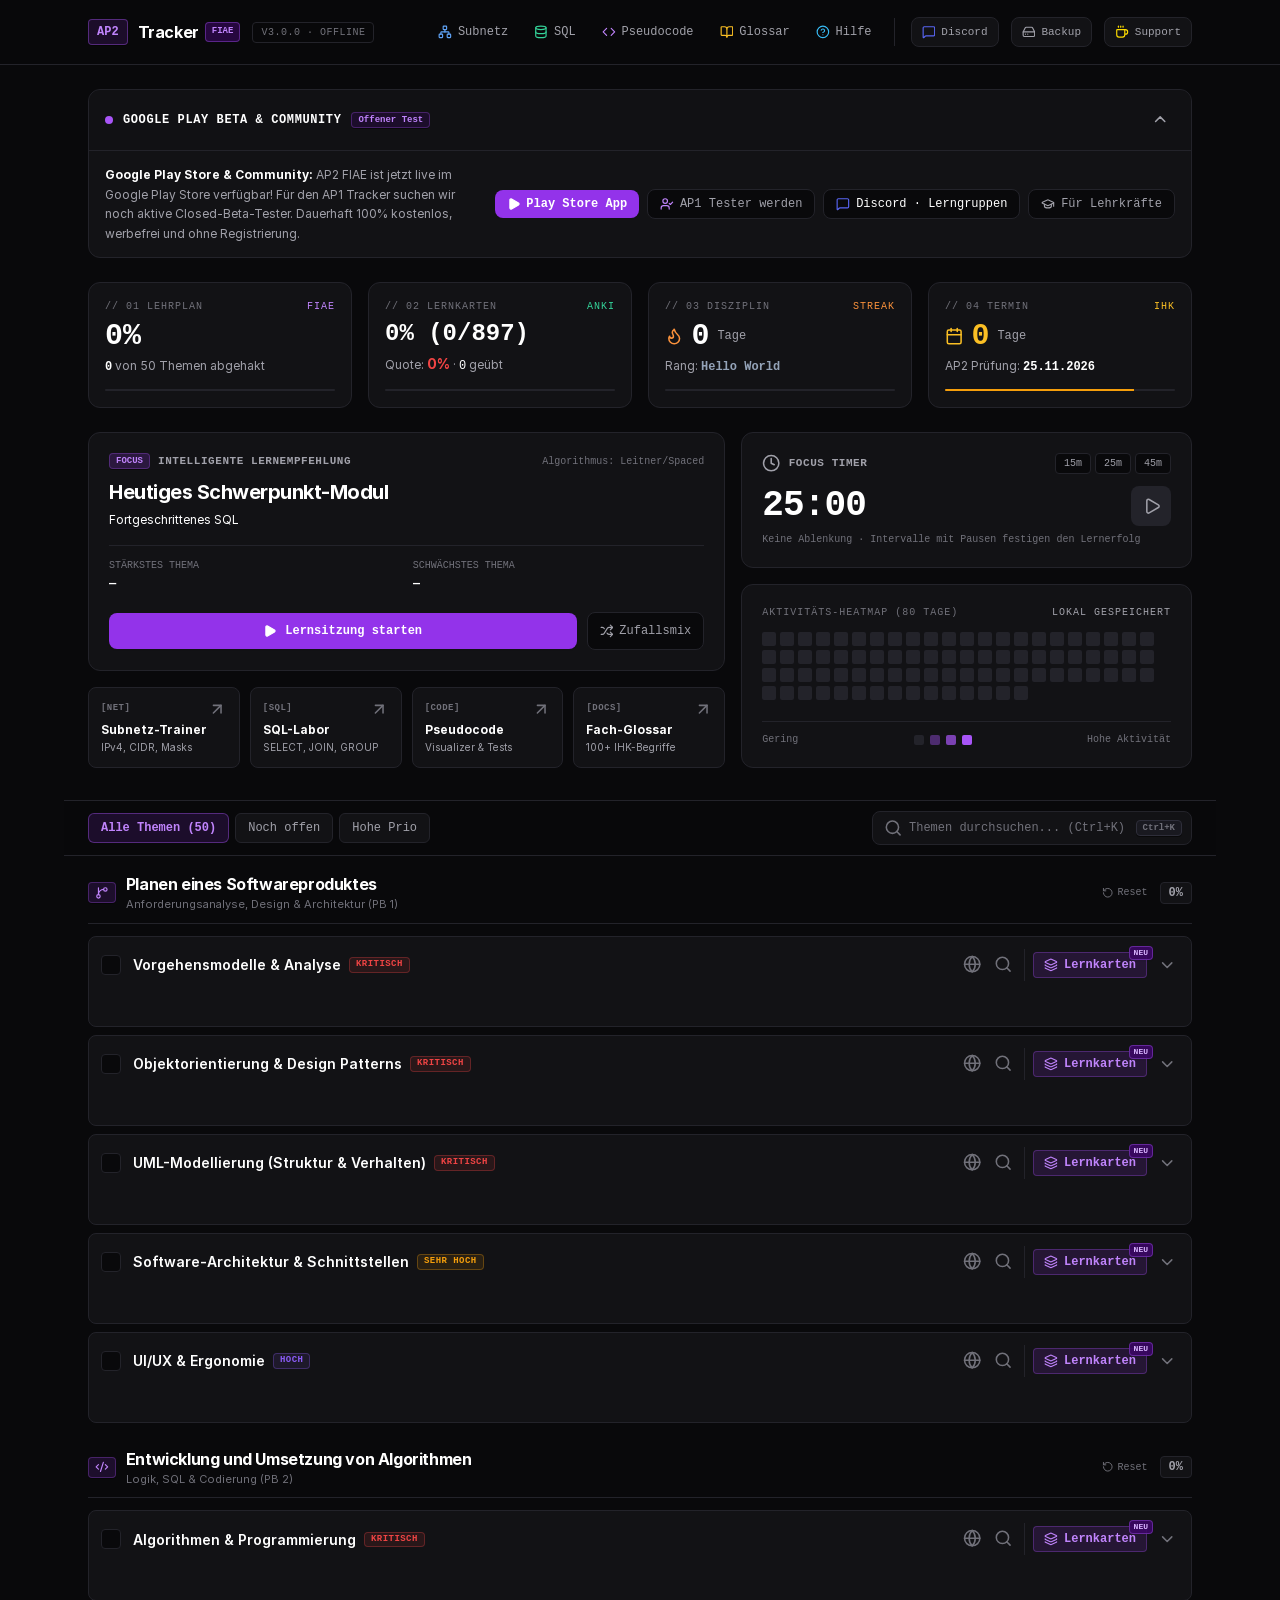
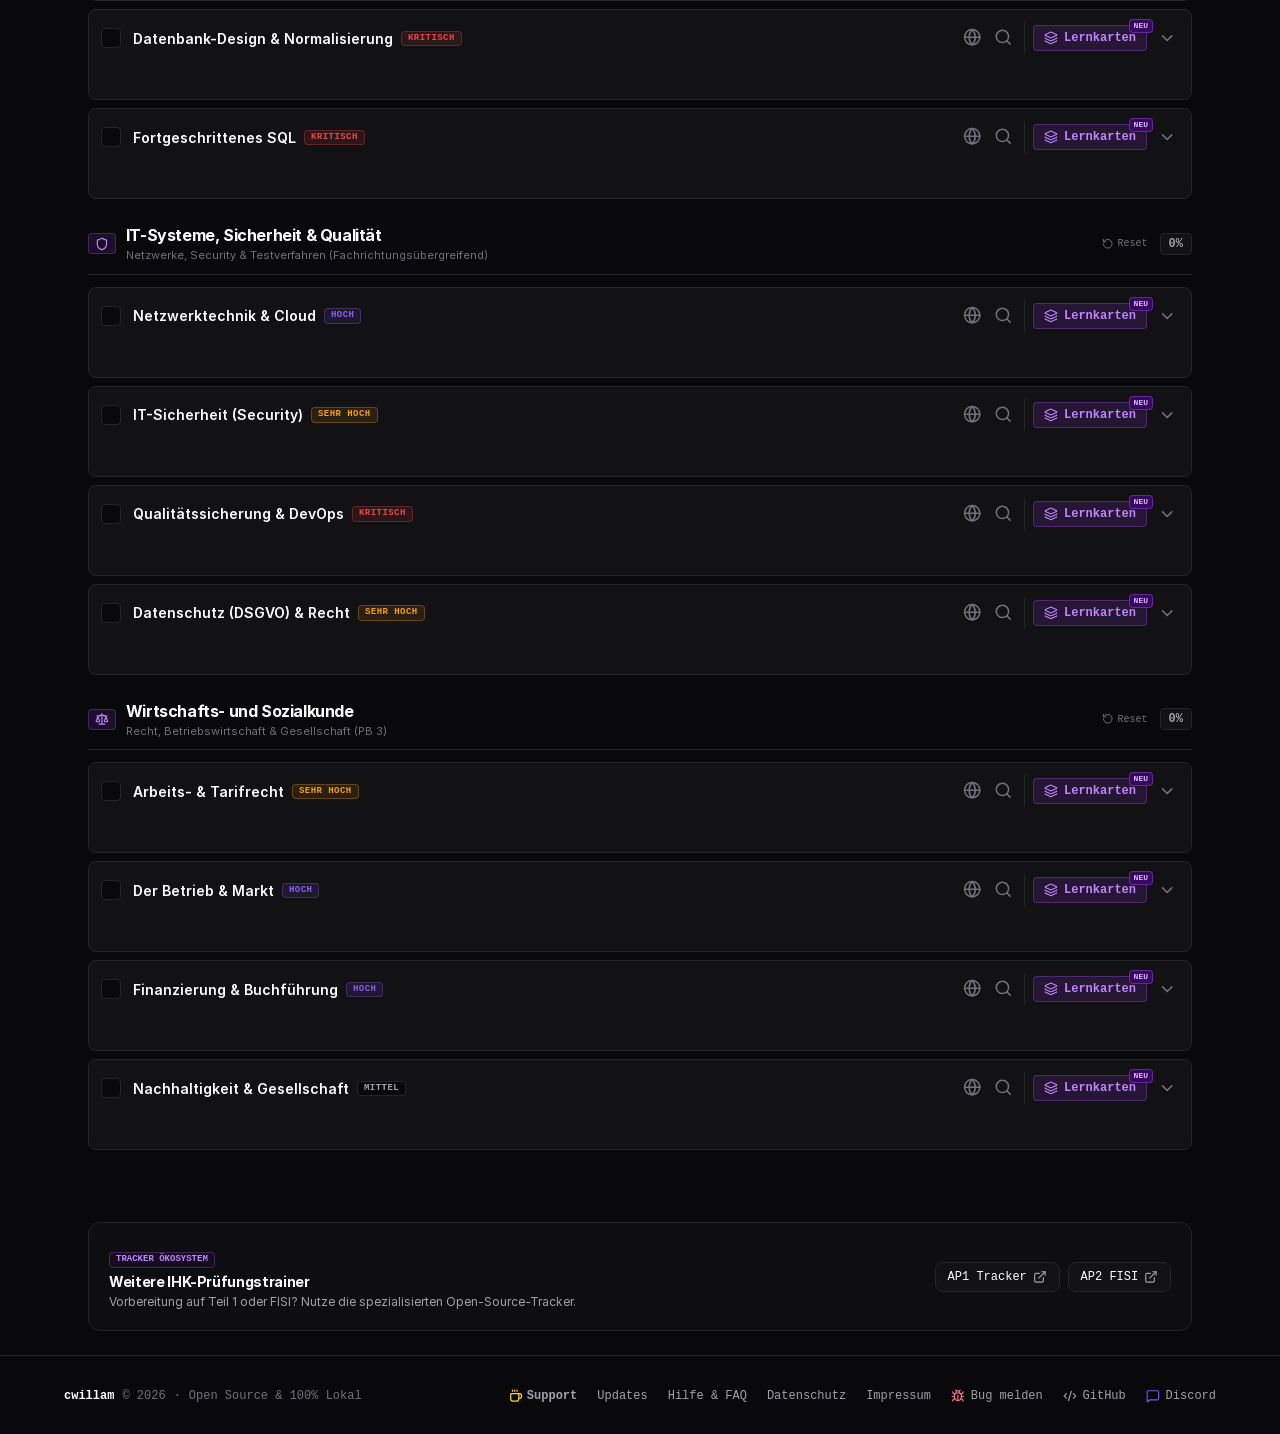
==== index.html @ 701412c0 "fix(questions): update JAV voting rights on card 4.1_37 per BetrVG" ====
<!doctype html>
<html lang="de" class="dark">
  <head>
    <meta charset="UTF-8" />
    <meta
      name="viewport"
      content="width=device-width, initial-scale=1.0, viewport-fit=cover"
    />

    <!-- SEO Meta Tags -->
    <meta
      name="description"
      content="AP2 Tracker FIAE - Prüfungstrainer & 897 Lernkarten (Anki-Style) für Fachinformatiker Anwendungsentwicklung (AP2). 100% lokal, kostenlos, werbefrei."
    />
    <meta
      name="keywords"
      content="AP2, FIAE, Fachinformatiker Anwendungsentwicklung, Abschlussprüfung Teil 2, Lernkarten, Anki, Prüfungsvorbereitung, SQL, Pseudocode, Algorithmen"
    />
    <meta name="author" content="Christoph Willam" />
    <meta name="robots" content="index, follow" />

    <!-- Favicon & PWA -->
    <link rel="icon" type="image/svg+xml" href="favicon.svg" />
    <link rel="apple-touch-icon" href="favicon.svg" />
    <link rel="manifest" href="manifest.json" />
    <meta name="apple-mobile-web-app-capable" content="yes" />
    <meta
      name="apple-mobile-web-app-status-bar-style"
      content="black-translucent"
    />
    <meta name="theme-color" content="#09090b" />
    <link rel="canonical" href="https://ap2.cwillam.de/" />

    <title>
      AP2 Tracker FIAE — Prüfungstrainer & Lernkarten für Fachinformatiker
    </title>

    <!-- Preload self-hosted fonts -->
    <link
      rel="preload"
      href="assets/fonts/Inter-Regular.woff2"
      as="font"
      type="font/woff2"
      crossorigin
    />
    <link
      rel="preload"
      href="assets/fonts/Inter-SemiBold.woff2"
      as="font"
      type="font/woff2"
      crossorigin
    />
    <link
      rel="preload"
      href="assets/fonts/Inter-Bold.woff2"
      as="font"
      type="font/woff2"
      crossorigin
    />

    <!-- Tailwind 3 Engine (Local, Zero-CDN) -->
    <script src="assets/js/tailwind.js?v=3.0.0"></script>
    <script>
      tailwind.config = {
        darkMode: "class",
        theme: {
          extend: {
            fontFamily: {
              sans: [
                "Inter",
                "system-ui",
                "-apple-system",
                "BlinkMacSystemFont",
                "Segoe UI",
                "Roboto",
                "sans-serif",
              ],
              mono: [
                "ui-monospace",
                "SFMono-Regular",
                "JetBrains Mono",
                "Menlo",
                "Monaco",
                "Consolas",
                "monospace",
              ],
            },
            colors: {
              dark: {
                bg: "#09090b", // Pure obsidian / Zinc 950
                card: "#121215", // Dense workbench surface
                "card-hover": "#18181d",
                border: "#23232a", // Hairline border
                "border-subtle": "#191920",
                text: "#f4f4f5", // High-contrast Zinc 100
                muted: "#a1a1aa", // Zinc 400
                dim: "#71717a", // Zinc 500
                accent: "#8b5cf6", // Electric Violet (AP2 FIAE)
                "accent-hover": "#7c3aed",
                "accent-dim": "rgba(139, 92, 246, 0.12)",
                success: "#10b981", // Crisp Emerald
                "success-dim": "rgba(16, 185, 129, 0.12)",
                warning: "#f59e0b", // Amber
                "warning-dim": "rgba(245, 158, 11, 0.12)",
                danger: "#ef4444", // Crimson
                "danger-dim": "rgba(239, 68, 68, 0.12)",
              },
            },
          },
        },
      };
    </script>

    <!-- Custom High-Craft CSS Tokens & Keycaps -->
    <link href="assets/css/style.css?v=3.0.0" rel="stylesheet" />
  </head>

  <body class="flex flex-col min-h-screen bg-dark-bg text-dark-text antialiased selection:bg-purple-600 selection:text-white">
    <!-- Minimalist System Loader -->
    <div
      id="loadingOverlay"
      class="fixed inset-0 z-[100] flex flex-col items-center justify-center bg-dark-bg transition-opacity duration-300"
    >
      <div class="flex items-center gap-2 mb-3">
        <span class="kbd-cap text-xs text-purple-400 border-purple-500/30 bg-purple-950/40">AP2</span>
        <span class="font-mono text-xs text-dark-muted tracking-wider uppercase font-semibold">Mission Control</span>
      </div>
      <p
        class="text-dark-dim font-mono text-[11px] tracking-widest uppercase animate-pulse"
        id="loadingText"
      >
        Lade Datenbank...
      </p>
    </div>

    <!-- ============================================================
         1. TOP COMMAND BAR (Sticky Hairline Header)
         ============================================================ -->
    <header class="sticky top-0 z-40 w-full border-b border-dark-border bg-dark-bg/90 backdrop-blur-md">
      <div class="max-w-6xl mx-auto px-4 sm:px-6 h-16 flex items-center justify-between gap-6">
        <!-- Left: Brand & Badges -->
        <div class="flex items-center gap-3 shrink-0">
          <a href="index.html" class="flex items-center gap-2.5 group focus:outline-none">
            <span class="kbd-cap bg-purple-600/15 border-purple-500/40 text-purple-400 font-bold px-2 py-1 text-xs group-hover:border-purple-400 transition-colors">AP2</span>
            <div class="flex items-center gap-1.5"><span class="font-bold text-base tracking-tight text-white group-hover:text-purple-400 transition-colors">Tracker</span><span class="text-[9px] font-mono font-bold bg-purple-950/60 border border-purple-500/40 text-purple-400 px-1.5 py-0.5 rounded">FIAE</span></div>
          </a>
          <span class="hidden sm:inline-flex items-center font-mono text-[10px] text-dark-dim border border-dark-border rounded px-2 py-0.5 uppercase tracking-wider">
            v3.0.0 · Offline
          </span>
        </div>

        <!-- Right: Actions & Tools with generous breathing room -->
        <div class="flex items-center gap-2 sm:gap-3">
          <!-- Tools Quick Links (Desktop) -->
          <div class="hidden lg:flex items-center gap-1.5 border-r border-dark-border pr-3 mr-1">
            <a href="subnet.html" class="px-2.5 py-1.5 rounded-lg text-xs font-mono text-dark-muted hover:text-white hover:bg-dark-card transition-colors flex items-center gap-1.5" title="Subnetz-Trainer">
              <i data-lucide="network" class="w-3.5 h-3.5 text-blue-400"></i>
              <span>Subnetz</span>
            </a>
            <a href="sql.html" class="px-2.5 py-1.5 rounded-lg text-xs font-mono text-dark-muted hover:text-white hover:bg-dark-card transition-colors flex items-center gap-1.5" title="SQL-Labor">
              <i data-lucide="database" class="w-3.5 h-3.5 text-emerald-400"></i>
              <span>SQL</span>
            </a>
            <a href="pseudocode.html" class="px-2.5 py-1.5 rounded-lg text-xs font-mono text-dark-muted hover:text-white hover:bg-dark-card transition-colors flex items-center gap-1.5" title="Pseudocode-Labor">
              <i data-lucide="code" class="w-3.5 h-3.5 text-purple-400"></i>
              <span>Pseudocode</span>
            </a>
            <a href="glossar.html" class="px-2.5 py-1.5 rounded-lg text-xs font-mono text-dark-muted hover:text-white hover:bg-dark-card transition-colors flex items-center gap-1.5" title="Fach-Glossar">
              <i data-lucide="book-open" class="w-3.5 h-3.5 text-amber-400"></i>
              <span>Glossar</span>
            </a>
            <a href="help.html" class="px-2.5 py-1.5 rounded-lg text-xs font-mono text-dark-muted hover:text-white hover:bg-dark-card transition-colors flex items-center gap-1.5" title="Hilfe & FAQ">
              <i data-lucide="help-circle" class="w-3.5 h-3.5 text-sky-400"></i>
              <span>Hilfe</span>
            </a>
          </div>

          <!-- Discord Community Button -->
          <a
            href="https://discord.gg/5BM5YJadDs"
            target="_blank"
            rel="noopener"
            class="px-2.5 py-1.5 rounded-lg border border-dark-border hover:border-[#5865F2]/50 bg-dark-card hover:bg-[#5865F2]/10 text-dark-muted hover:text-white transition-all text-xs flex items-center gap-1.5"
            title="Discord-Community: Lerngruppen, Fragen & Austausch"
          >
            <i data-lucide="message-square" class="w-4 h-4 text-[#5865F2]"></i>
            <span class="hidden sm:inline font-mono text-[11px]">Discord</span>
          </a>

          <!-- Backup Modal Button -->
          <button
            onclick="document.getElementById('backupModal').classList.remove('hidden')"
            class="px-2.5 py-1.5 rounded-lg border border-dark-border hover:border-dark-strong bg-dark-card hover:bg-dark-card-hover text-dark-muted hover:text-white transition-all text-xs flex items-center gap-1.5"
            title="Daten exportieren / sichern"
          >
            <i data-lucide="hard-drive" class="w-4 h-4"></i>
            <span class="hidden sm:inline font-mono text-[11px]">Backup</span>
          </button>

          <!-- Support Button -->
          <button
            type="button"
            onclick="openSupportModal()"
            class="px-2.5 py-1.5 rounded-lg border border-dark-border hover:border-[#FFDD00]/40 bg-dark-card hover:bg-[#FFDD00]/10 text-dark-muted hover:text-[#FFDD00] transition-all text-xs flex items-center gap-1.5 shrink-0"
            title="Support / Projekt unterstützen"
          >
            <i data-lucide="coffee" class="w-4 h-4 text-[#FFDD00]"></i>
            <span class="hidden sm:inline font-mono text-[11px] font-medium">Support</span>
          </button>

          <!-- Mobile Menu Hamburger -->
          <button
            id="hamburgerBtn"
            onclick="app.toggleMobileMenu()"
            class="md:hidden p-2 rounded-lg border border-dark-border bg-dark-card text-dark-muted hover:text-white transition-colors"
            aria-label="Menü öffnen"
          >
            <i data-lucide="menu" class="w-4 h-4"></i>
          </button>
        </div>
      </div>
    </header>

    <!-- Mobile Navigation Drawer -->
    <div
      id="mobileMenu"
      class="fixed inset-0 z-50 bg-black/70 backdrop-blur-sm hidden transition-opacity duration-200"
      onclick="if(event.target === this) app.toggleMobileMenu()"
    >
      <div class="fixed right-0 top-0 bottom-0 w-72 bg-dark-card border-l border-dark-border p-5 flex flex-col justify-between transform translate-x-full transition-transform duration-300">
        <div>
          <div class="flex items-center justify-between pb-4 border-b border-dark-border mb-4">
            <span class="font-bold text-sm tracking-wide text-white">Navigation</span>
            <button onclick="app.toggleMobileMenu()" class="p-1 rounded text-dark-muted hover:text-white">
              <i data-lucide="x" class="w-5 h-5"></i>
            </button>
          </div>
          <div class="space-y-1 font-mono text-xs">
            <a href="index.html" class="flex items-center gap-2.5 px-3 py-2 rounded bg-purple-600/10 text-purple-400 border border-purple-500/20">
              <i data-lucide="layout-dashboard" class="w-4 h-4"></i> Dashboard
            </a>
            <a href="subnet.html" class="flex items-center gap-2.5 px-3 py-2 rounded text-dark-muted hover:text-white hover:bg-dark-bg transition-colors">
              <i data-lucide="network" class="w-4 h-4"></i> Subnetz-Trainer
            </a>
            <a href="sql.html" class="flex items-center gap-2.5 px-3 py-2 rounded text-dark-muted hover:text-white hover:bg-dark-bg transition-colors">
              <i data-lucide="database" class="w-4 h-4"></i> SQL-Labor
            </a>
            <a href="pseudocode.html" class="flex items-center gap-2.5 px-3 py-2 rounded text-dark-muted hover:text-white hover:bg-dark-bg transition-colors">
              <i data-lucide="code" class="w-4 h-4"></i> Pseudocode-Labor
            </a>
            <a href="glossar.html" class="flex items-center gap-2.5 px-3 py-2 rounded text-dark-muted hover:text-white hover:bg-dark-bg transition-colors">
              <i data-lucide="book-open" class="w-4 h-4"></i> Fach-Glossar
            </a>
            <a href="help.html" class="flex items-center gap-2.5 px-3 py-2 rounded text-dark-muted hover:text-white hover:bg-dark-bg transition-colors">
              <i data-lucide="help-circle" class="w-4 h-4"></i> Hilfe & FAQ
            </a>
            <a href="updates.html" class="flex items-center gap-2.5 px-3 py-2 rounded text-dark-muted hover:text-white hover:bg-dark-bg transition-colors">
              <i data-lucide="history" class="w-4 h-4"></i> Updates & Changelog
            </a>
            <a href="bildungseinrichtungen.html" class="flex items-center gap-2.5 px-3 py-2 rounded text-dark-muted hover:text-white hover:bg-dark-bg transition-colors">
              <i data-lucide="graduation-cap" class="w-4 h-4"></i> Für Berufsschulen
            </a>
            <button onclick="document.getElementById('backupModal').classList.remove('hidden'); app.toggleMobileMenu();" class="w-full flex items-center gap-2.5 px-3 py-2 rounded text-dark-muted hover:text-white hover:bg-dark-bg transition-colors text-left">
              <i data-lucide="hard-drive" class="w-4 h-4"></i> Backup & Übertragen
            </button>
            <button onclick="openSupportModal(); app.toggleMobileMenu();" class="w-full flex items-center gap-2.5 px-3 py-2 rounded text-dark-muted hover:text-[#FFDD00] hover:bg-dark-bg transition-colors text-left">
              <i data-lucide="coffee" class="w-4 h-4 text-[#FFDD00]"></i> Support
            </button>
          </div>
        </div>

        <div class="pt-4 border-t border-dark-border space-y-2 text-xs font-mono text-dark-dim">
          <div class="flex items-center justify-between">
            <span>Prüfung:</span>
            <span class="text-amber-400 font-bold">25.11.2026</span>
          </div>
          <div class="flex items-center justify-between">
            <span>Version:</span>
            <span>v3.0.0</span>
          </div>
        </div>
      </div>
    </div>

    <!-- ============================================================
         2. MAIN WORKSPACE CONTAINER
         ============================================================ -->
    <main class="flex-1 max-w-6xl w-full mx-auto px-4 sm:px-6 py-6 space-y-6">

      <!-- LEAN STATUS & COMMUNITY BULLETIN (Collapsible & Dismissible) -->
      <section id="infoBox" class="border border-dark-border rounded-xl bg-dark-card overflow-hidden">
        <div class="px-4 py-3 bg-dark-card/60 flex items-center justify-between gap-3 select-none">
          <div class="flex items-center gap-2.5 min-w-0">
            <span class="w-2 h-2 rounded-full bg-purple-500 animate-pulse shrink-0"></span>
            <span class="font-mono text-xs font-bold text-white uppercase tracking-wider truncate">
              Google Play Beta & Community
            </span>
            <span class="hidden sm:inline-flex kbd-cap text-[9px] text-purple-400 border-purple-500/30 bg-purple-950/30">
              Offener Test
            </span>
          </div>
          <div class="flex items-center gap-2 shrink-0">
            <button
              onclick="app.toggleBox('infoBox')"
              class="text-dark-muted hover:text-white transition-colors p-1.5 rounded-lg hover:bg-dark-border/40"
              title="Aufklappen / Zuklappen"
              aria-label="Info-Box ein- oder ausklappen"
            >
              <i id="infoBoxChevron" data-lucide="chevron-up" class="w-4 h-4 transition-transform duration-200"></i>
            </button>
          </div>
        </div>

        <div id="infoBoxContent" class="px-4 py-3.5 border-t border-dark-border text-xs text-dark-muted space-y-3">
          <div class="flex flex-col md:flex-row md:items-center justify-between gap-3">
            <p class="leading-relaxed">
              <strong class="text-white">Google Play Store & Community:</strong> AP2 FIAE ist jetzt live im Google Play Store verfügbar! Für den AP1 Tracker suchen wir noch aktive Closed-Beta-Tester. Dauerhaft 100% kostenlos, werbefrei und ohne Registrierung.
            </p>
            <div class="flex items-center gap-2 shrink-0 flex-wrap">
              <a
                href="https://play.google.com/store/apps/details?id=de.cwillam.ap2.tracker"
                target="_blank"
                rel="noopener"
                class="px-3 py-1.5 rounded-lg bg-purple-600 hover:bg-purple-500 text-white font-semibold font-mono text-xs flex items-center gap-1.5 transition-colors shadow-sm"
              >
                <i data-lucide="play" class="w-3 h-3 fill-white"></i> Play Store App
              </a>
              <a
                href="https://docs.google.com/forms/d/e/1FAIpQLSeC875SbVzBSszBqdk2quIeZL-YI2SUkXMXBS3wMnbJnJvpMw/viewform"
                target="_blank"
                rel="noopener"
                class="px-3 py-1.5 rounded-lg border border-dark-border hover:border-purple-500/50 bg-dark-bg text-dark-muted hover:text-white font-mono text-xs flex items-center gap-1.5 transition-colors"
              >
                <i data-lucide="user-check" class="w-3 h-3 text-purple-400"></i> AP1 Tester werden
              </a>
              <a
                href="https://discord.gg/5BM5YJadDs"
                target="_blank"
                rel="noopener"
                class="px-3 py-1.5 rounded-lg border border-dark-border hover:border-[#5865F2]/50 bg-dark-bg text-white hover:text-[#5865F2] font-mono text-xs flex items-center gap-1.5 transition-colors"
                title="Discord-Community für Lerngruppen & Austausch"
              >
                <i data-lucide="message-square" class="w-3.5 h-3.5 text-[#5865F2]"></i> Discord · Lerngruppen
              </a>
              <a
                href="bildungseinrichtungen.html"
                class="px-3 py-1.5 rounded-lg border border-dark-border hover:border-dark-strong bg-dark-bg text-dark-muted hover:text-white font-mono text-xs flex items-center gap-1.5 transition-colors"
              >
                <i data-lucide="graduation-cap" class="w-3 h-3"></i> Für Lehrkräfte
              </a>
            </div>
          </div>
        </div>
      </section>

      <!-- Optional Lehrkräfte Box (für Compatibility mit app.js Dismiss-Logik) -->
      <div id="schoolBox" class="hidden">
        <div id="schoolBoxContent"></div>
        <i id="schoolBoxChevron" class="hidden"></i>
      </div>

      <!-- ============================================================
           3. TELEMETRY MATRIX (4-Spalten High-Density Grid)
           ============================================================ -->
      <section aria-label="Fortschritt und Telemetrie" class="grid grid-cols-2 lg:grid-cols-4 gap-3 sm:gap-4">
        <!-- 01 Lehrplan Fortschritt -->
        <div class="p-4 rounded-xl border border-dark-border bg-dark-card hover:border-dark-strong transition-colors flex flex-col justify-between">
          <div>
            <div class="flex items-center justify-between text-[10px] font-mono uppercase tracking-widest text-dark-dim mb-1">
              <span>// 01 LEHRPLAN</span>
              <span class="text-purple-400">FIAE</span>
            </div>
            <div class="flex items-baseline gap-2">
              <span id="totalPercentTop" class="text-2xl sm:text-3xl font-bold font-mono text-white tabular-nums">0%</span>
            </div>
            <p class="text-xs text-dark-muted mt-1 truncate">
              <span id="doneCount" class="font-mono font-semibold text-white">0</span> von 50 Themen abgehakt
            </p>
          </div>
          <!-- 1px Hairline Progress Bar (User Request: Visueller Anker) -->
          <div class="hairline-track mt-3.5">
            <div id="mainProgressBar" class="hairline-fill bg-purple-500" style="width: 0%;"></div>
          </div>
        </div>

        <!-- 02 Anki-Lernkarten Beherrscht -->
        <div class="p-4 rounded-xl border border-dark-border bg-dark-card hover:border-dark-strong transition-colors flex flex-col justify-between">
          <div>
            <div class="flex items-center justify-between text-[10px] font-mono uppercase tracking-widest text-dark-dim mb-1">
              <span>// 02 LERNKARTEN</span>
              <span class="text-emerald-400">ANKI</span>
            </div>
            <div class="flex items-baseline gap-2">
              <span id="ankiPercentText" class="text-xl sm:text-2xl font-bold font-mono text-white tabular-nums truncate">0% (0/897)</span>
            </div>
            <p class="text-xs text-dark-muted mt-1 truncate">
              Quote: <span id="globalAnkiAccuracy" class="font-mono font-semibold text-emerald-400">0%</span> · <span id="globalAnkiCardsCount" class="font-mono text-white">0</span> geübt
            </p>
            <span id="globalAnkiCardsCorrect" class="hidden">0</span>
          </div>
          <!-- Hairline Progress Bar -->
          <div class="hairline-track mt-3.5">
            <div id="ankiProgressBar" class="hairline-fill success" style="width: 0%;"></div>
          </div>
        </div>

        <!-- 03 Streak & Entwickler-Rang -->
        <div class="p-4 rounded-xl border border-dark-border bg-dark-card hover:border-dark-strong transition-colors flex flex-col justify-between">
          <div>
            <div class="flex items-center justify-between text-[10px] font-mono uppercase tracking-widest text-dark-dim mb-1">
              <span>// 03 DISZIPLIN</span>
              <span class="text-orange-400">STREAK</span>
            </div>
            <div class="flex items-center gap-2">
              <i data-lucide="flame" class="w-5 h-5 text-orange-400 shrink-0"></i>
              <span id="streakCount" class="text-2xl sm:text-3xl font-bold font-mono text-white tabular-nums">0</span>
              <span class="text-xs text-dark-muted font-mono">Tage</span>
            </div>
            <p class="text-xs text-dark-muted mt-1 truncate">
              Rang: <span id="levelName" class="font-mono font-semibold text-purple-400">Hello World</span>
            </p>
          </div>
          <!-- Hairline Progress Bar -->
          <div class="hairline-track mt-3.5">
            <div id="levelProgress" class="hairline-fill bg-purple-500" style="width: 5%;"></div>
          </div>
        </div>

        <!-- 04 Prüfungscountdown -->
        <div class="p-4 rounded-xl border border-dark-border bg-dark-card hover:border-dark-strong transition-colors flex flex-col justify-between">
          <div>
            <div class="flex items-center justify-between text-[10px] font-mono uppercase tracking-widest text-dark-dim mb-1">
              <span>// 04 TERMIN</span>
              <span class="text-amber-400">IHK</span>
            </div>
            <div class="flex items-center gap-2">
              <i data-lucide="calendar" class="w-5 h-5 text-amber-400 shrink-0"></i>
              <span id="headerCountdown" class="text-2xl sm:text-3xl font-bold font-mono text-amber-400 tabular-nums">13</span>
              <span class="text-xs text-dark-muted font-mono">Tage</span>
            </div>
            <p class="text-xs text-dark-muted mt-1 truncate">
              AP2 Prüfung: <span class="font-mono font-semibold text-white">25.11.2026</span>
            </p>
          </div>
          <!-- Hairline Progress Bar -->
          <div class="hairline-track mt-3.5">
            <div class="hairline-fill warning" style="width: 82%;"></div>
          </div>
        </div>
      </section>

      <!-- ============================================================
           4. WORKBENCH (2-Column Mission Control)
           ============================================================ -->
      <section class="grid grid-cols-1 lg:grid-cols-12 gap-4">
        <!-- Left: Smart Focus & Fast Training (7 Cols) -->
        <div class="lg:col-span-7 space-y-4">
          <!-- Smart Focus Card -->
          <div class="p-5 rounded-xl border border-dark-border bg-dark-card relative overflow-hidden flex flex-col justify-between">
            <div>
              <div class="flex items-center justify-between mb-2">
                <div class="flex items-center gap-2">
                  <span class="kbd-cap bg-purple-600/20 text-purple-400 border-purple-500/30 text-[9px]">FOCUS</span>
                  <span class="font-mono text-[11px] uppercase tracking-wider text-dark-muted font-bold">
                    Intelligente Lernempfehlung
                  </span>
                </div>
                <span class="font-mono text-[10px] text-dark-dim">Algorithmus: Leitner/Spaced</span>
              </div>

              <div class="mt-2">
                <h2 class="text-lg sm:text-xl font-bold text-white tracking-tight">
                  Heutiges Schwerpunkt-Modul
                </h2>
                <p class="text-xs text-dark-muted mt-1 leading-relaxed" id="recShort">
                  Berechne deinen optimalen Lernpfad anhand deiner bisherigen Antworten...
                </p>
              </div>

              <!-- Metrics sub-row -->
              <div class="grid grid-cols-2 gap-3 mt-4 pt-3 border-t border-dark-border text-xs font-mono">
                <div>
                  <span class="text-dark-dim block text-[10px] uppercase">Stärkstes Thema</span>
                  <span id="strongestTopic" class="text-white font-semibold truncate block mt-0.5">—</span>
                </div>
                <div>
                  <span class="text-dark-dim block text-[10px] uppercase">Schwächstes Thema</span>
                  <span id="weakestTopic" class="text-white font-semibold truncate block mt-0.5">—</span>
                </div>
              </div>
            </div>

            <!-- Action Buttons -->
            <div class="mt-5 flex flex-col sm:flex-row items-center gap-2.5">
              <button
                onclick="app.startSmartFocus()"
                class="w-full sm:flex-1 py-2.5 px-4 rounded-lg bg-purple-600 hover:bg-purple-500 text-white font-semibold text-xs font-mono flex items-center justify-center gap-2 transition-colors shadow-sm"
              >
                <i data-lucide="play" class="w-3.5 h-3.5 fill-white"></i>
                <span>Lernsitzung starten</span>
              </button>
              <button
                onclick="app.startRandomTopic()"
                class="w-full sm:w-auto py-2.5 px-3 rounded-lg border border-dark-border hover:border-dark-strong bg-dark-bg text-dark-muted hover:text-white font-mono text-xs flex items-center justify-center gap-1.5 transition-colors"
                title="Zufälliges Thema aus allen 50 Modulen abfragen"
              >
                <i data-lucide="shuffle" class="w-3.5 h-3.5"></i>
                <span>Zufallsmix</span>
              </button>
            </div>
          </div>

          <!-- Tools Hub Grid (4 Items) -->
          <div class="grid grid-cols-2 sm:grid-cols-4 gap-2.5">
            <a
              href="subnet.html"
              class="p-3 rounded-lg border border-dark-border bg-dark-card hover:bg-dark-card-hover hover:border-dark-strong transition-all group"
            >
              <div class="flex items-center justify-between text-dark-dim group-hover:text-blue-400 mb-1">
                <span class="font-mono text-[9px] uppercase font-bold tracking-wider">[NET]</span>
                <i data-lucide="arrow-up-right" class="w-3.5 h-3.5"></i>
              </div>
              <div class="font-bold text-xs text-white group-hover:text-blue-400 transition-colors">Subnetz-Trainer</div>
              <div class="text-[10px] text-dark-muted mt-0.5 truncate">IPv4, CIDR, Masks</div>
            </a>

            <a
              href="sql.html"
              class="p-3 rounded-lg border border-dark-border bg-dark-card hover:bg-dark-card-hover hover:border-dark-strong transition-all group"
            >
              <div class="flex items-center justify-between text-dark-dim group-hover:text-emerald-400 mb-1">
                <span class="font-mono text-[9px] uppercase font-bold tracking-wider">[SQL]</span>
                <i data-lucide="arrow-up-right" class="w-3.5 h-3.5"></i>
              </div>
              <div class="font-bold text-xs text-white group-hover:text-emerald-400 transition-colors">SQL-Labor</div>
              <div class="text-[10px] text-dark-muted mt-0.5 truncate">SELECT, JOIN, GROUP</div>
            </a>

            <a
              href="pseudocode.html"
              class="p-3 rounded-lg border border-dark-border bg-dark-card hover:bg-dark-card-hover hover:border-dark-strong transition-all group"
            >
              <div class="flex items-center justify-between text-dark-dim group-hover:text-purple-400 mb-1">
                <span class="font-mono text-[9px] uppercase font-bold tracking-wider">[CODE]</span>
                <i data-lucide="arrow-up-right" class="w-3.5 h-3.5"></i>
              </div>
              <div class="font-bold text-xs text-white group-hover:text-purple-400 transition-colors">Pseudocode</div>
              <div class="text-[10px] text-dark-muted mt-0.5 truncate">Visualizer & Tests</div>
            </a>

            <a
              href="glossar.html"
              class="p-3 rounded-lg border border-dark-border bg-dark-card hover:bg-dark-card-hover hover:border-dark-strong transition-all group"
            >
              <div class="flex items-center justify-between text-dark-dim group-hover:text-amber-400 mb-1">
                <span class="font-mono text-[9px] uppercase font-bold tracking-wider">[DOCS]</span>
                <i data-lucide="arrow-up-right" class="w-3.5 h-3.5"></i>
              </div>
              <div class="font-bold text-xs text-white group-hover:text-amber-400 transition-colors">Fach-Glossar</div>
              <div class="text-[10px] text-dark-muted mt-0.5 truncate">100+ IHK-Begriffe</div>
            </a>
          </div>
        </div>

        <!-- Right: Focus Station & Heatmap (5 Cols) -->
        <div class="lg:col-span-5 flex flex-col gap-4">
          <!-- Pomodoro Focus Station -->
          <div class="p-4 sm:p-5 rounded-xl border border-dark-border bg-dark-card flex flex-col justify-between">
            <div class="flex items-center justify-between mb-1.5">
              <div class="flex items-center gap-2">
                <i data-lucide="clock" class="w-4 h-4 text-dark-muted"></i>
                <span class="font-mono text-[11px] uppercase tracking-wider text-dark-muted font-bold">
                  Focus Timer
                </span>
              </div>
              <!-- Presets -->
              <div class="flex items-center gap-1">
                <button
                  onclick="app.setPomoTime(15)"
                  class="px-2 py-0.5 rounded text-[10px] font-mono text-dark-muted hover:text-white border border-dark-border bg-dark-bg hover:border-dark-strong transition-colors"
                >
                  15m
                </button>
                <button
                  onclick="app.setPomoTime(25)"
                  class="px-2 py-0.5 rounded text-[10px] font-mono text-dark-muted hover:text-white border border-dark-border bg-dark-bg hover:border-dark-strong transition-colors"
                >
                  25m
                </button>
                <button
                  onclick="app.setPomoTime(45)"
                  class="px-2 py-0.5 rounded text-[10px] font-mono text-dark-muted hover:text-white border border-dark-border bg-dark-bg hover:border-dark-strong transition-colors"
                >
                  45m
                </button>
              </div>
            </div>

            <!-- Digital Readout + Play Button -->
            <div class="flex items-center justify-between my-1.5">
              <div id="pomoTimer" class="font-mono text-3xl sm:text-4xl font-black text-white tabular-nums tracking-tight">
                25:00
              </div>
              <button
                id="pomoBtn"
                onclick="app.togglePomodoro()"
                class="w-10 h-10 rounded-lg bg-dark-border hover:bg-purple-600 text-dark-muted hover:text-white flex items-center justify-center transition-all duration-200"
                aria-label="Timer starten / stoppen"
              >
                <i data-lucide="play" class="w-4 h-4 ml-0.5"></i>
              </button>
            </div>
            <div class="text-[10px] font-mono text-dark-dim">
              Keine Ablenkung · Intervalle mit Pausen festigen den Lernerfolg
            </div>
          </div>

          <!-- 80-Days Activity Heatmap -->
          <div class="p-4 sm:p-5 rounded-xl border border-dark-border bg-dark-card flex-1 flex flex-col justify-between">
            <div>
              <div class="flex items-center justify-between text-[10px] font-mono uppercase tracking-widest text-dark-dim mb-2.5">
                <span>Aktivitäts-Heatmap (80 Tage)</span>
                <span class="text-dark-muted">Lokal gespeichert</span>
              </div>
              <!-- Streak Matrix Container -->
              <div id="streakGraph" class="flex flex-wrap gap-1 pt-0.5"></div>
            </div>
            <div class="pt-2.5 mt-3 border-t border-dark-border flex items-center justify-between text-[10px] font-mono text-dark-dim">
              <span>Gering</span>
              <div class="flex items-center gap-1.5">
                <span class="w-2.5 h-2.5 rounded-sm bg-dark-border"></span>
                <span class="w-2.5 h-2.5 rounded-sm bg-purple-500/40"></span>
                <span class="w-2.5 h-2.5 rounded-sm bg-purple-500/70"></span>
                <span class="w-2.5 h-2.5 rounded-sm bg-purple-500"></span>
              </div>
              <span>Hohe Aktivität</span>
            </div>
          </div>
        </div>
      </section>

      <!-- ============================================================
           5. CURRICULUM EXPLORER & SEARCH
           ============================================================ -->
      <section class="space-y-4 pt-2">
        <!-- Sticky Filter & Search Toolbar -->
        <div id="filterBar" class="sticky top-16 z-30 py-2.5 -mx-4 px-4 sm:-mx-6 sm:px-6 bg-dark-bg/95 backdrop-blur border-y border-dark-border flex flex-col sm:flex-row items-stretch sm:items-center justify-between gap-3">
          <!-- Filter Pills -->
          <div class="flex items-center gap-1.5 overflow-x-auto no-scrollbar py-0.5">
            <button
              onclick="app.setFilter('all')"
              class="filter-btn active px-3 py-1.5 rounded-md text-xs font-mono font-semibold transition-colors border border-purple-500/40 bg-purple-600/15 text-purple-400"
              data-filter="all"
            >
              Alle Themen (50)
            </button>
            <button
              onclick="app.setFilter('open')"
              class="filter-btn px-3 py-1.5 rounded-md text-xs font-mono font-medium transition-colors border border-dark-border bg-dark-card text-dark-muted hover:text-white"
              data-filter="open"
            >
              Noch offen
            </button>
            <button
              onclick="app.setFilter('high')"
              class="filter-btn px-3 py-1.5 rounded-md text-xs font-mono font-medium transition-colors border border-dark-border bg-dark-card text-dark-muted hover:text-white"
              data-filter="high"
            >
              Hohe Prio
            </button>
          </div>

          <!-- Search Bar with pixel-perfect icon centering -->
          <div class="relative w-full sm:w-80 flex items-center">
            <i data-lucide="search" class="w-4 h-4 text-dark-dim absolute left-3 top-1/2 -translate-y-1/2 pointer-events-none"></i>
            <input
              type="text"
              id="searchInput"
              oninput="app.search(this.value)"
              placeholder="Themen durchsuchen... (Ctrl+K)"
              class="w-full bg-dark-card border border-dark-border rounded-lg pl-9 pr-14 py-2 text-xs text-white placeholder-dark-dim focus:outline-none focus:border-purple-500 transition-colors font-mono"
            />
            <kbd class="kbd-cap absolute right-2.5 top-1/2 -translate-y-1/2 hidden sm:inline-flex text-[9px] text-dark-dim pointer-events-none">Ctrl+K</kbd>
          </div>
        </div>

        <!-- Curriculum Module List -->
        <div id="contentList" class="space-y-6 pb-12 min-h-[300px]"></div>

        <!-- Empty State -->
        <div id="emptyState" class="hidden p-12 text-center border border-dashed border-dark-border rounded-xl">
          <i data-lucide="search-x" class="w-8 h-8 text-dark-dim mx-auto mb-2"></i>
          <p class="font-mono text-sm text-dark-muted">Keine passenden Themen gefunden.</p>
          <button
            onclick="document.getElementById('searchInput').value=''; app.search(''); app.setFilter('all');"
            class="mt-3 px-3 py-1 rounded text-xs font-mono text-purple-400 hover:underline"
          >
            Filter & Suche zurücksetzen
          </button>
        </div>
      </section>

      <!-- ============================================================
           6. CROSS-TRACKER PARTNER STRIP
           ============================================================ -->
      <section class="p-4 sm:p-5 rounded-xl border border-dark-border bg-dark-card/60 flex flex-col sm:flex-row items-center justify-between gap-4">
        <div>
          <span class="kbd-cap text-[9px] text-purple-400 border-purple-500/30 bg-purple-950/20 mb-1">TRACKER ÖKOSYSTEM</span>
          <h3 class="text-sm font-bold text-white tracking-tight">Weitere IHK-Prüfungstrainer</h3>
          <p class="text-xs text-dark-muted mt-0.5">Vorbereitung auf Teil 1 oder FISI? Nutze die spezialisierten Open-Source-Tracker.</p>
        </div>
        <div class="flex items-center gap-2 shrink-0">
          <a
            href="https://ap1.cwillam.de"
            target="_blank"
            rel="noopener"
            class="px-3 py-1.5 rounded-lg border border-dark-border hover:border-dark-strong bg-dark-card text-white font-mono text-xs flex items-center gap-1.5 transition-colors"
          >
            <span>AP1 Tracker</span>
            <i data-lucide="external-link" class="w-3 h-3 text-dark-muted"></i>
          </a>
          <a
            href="https://ap2-fisi.cwillam.de"
            target="_blank"
            rel="noopener"
            class="px-3 py-1.5 rounded-lg border border-dark-border hover:border-dark-strong bg-dark-card text-white font-mono text-xs flex items-center gap-1.5 transition-colors"
          >
            <span>AP2 FISI</span>
            <i data-lucide="external-link" class="w-3 h-3 text-dark-muted"></i>
          </a>
        </div>
      </section>
    </main>

    <!-- ============================================================
         7. FOOTER (Aligned flush with content boundaries)
         ============================================================ -->
    <footer class="border-t border-dark-border py-8 px-4 sm:px-6 text-xs font-mono text-dark-dim w-full">
      <div class="max-w-6xl mx-auto flex flex-col sm:flex-row items-center justify-between gap-4">
        <div class="flex items-center gap-2">
          <a href="https://github.com/cwillam" target="_blank" rel="noopener" class="text-white font-semibold hover:text-purple-400 transition-colors">cwillam</a>
          <span>© 2026</span>
          <span>·</span>
          <span>Open Source & 100% Lokal</span>
        </div>
        <div class="flex flex-wrap items-center justify-center sm:justify-end gap-5 text-dark-muted">
          <button onclick="openSupportModal()" class="hover:text-[#FFDD00] transition-colors flex items-center gap-1 font-bold">
            <i data-lucide="coffee" class="w-3.5 h-3.5 text-[#FFDD00]"></i> Support
          </button>
          <a href="updates.html" class="hover:text-white transition-colors">Updates</a>
          <a href="help.html" class="hover:text-white transition-colors">Hilfe & FAQ</a>
          <button onclick="app.openLegal('datenschutz')" class="hover:text-white transition-colors">Datenschutz</button>
          <button onclick="app.openLegal('impressum')" class="hover:text-white transition-colors">Impressum</button>
          <a href="https://github.com/cwillam/ap2-tracker/issues/new?template=bug.yml&title=%5BBug%5D%20&body=**Ger%C3%A4t%3A**%20(Smartphone%2FTablet%2FDesktop)%0A**Browser%3A**%20%0A**OS%3A**%20%0A**App-Installation%3A**%20(PWA%2FPlay%20Store%2FWeb)%0A**URL%3A**%20" target="_blank" rel="noopener" class="hover:text-white transition-colors flex items-center gap-1.5">
            <i data-lucide="bug" class="w-3.5 h-3.5 text-rose-400"></i> Bug melden
          </a>
          <a href="https://github.com/cwillam" target="_blank" rel="noopener" class="hover:text-white transition-colors flex items-center gap-1.5">
            <i data-lucide="code-2" class="w-3.5 h-3.5"></i> GitHub
          </a>
          <a href="https://discord.gg/5BM5YJadDs" target="_blank" rel="noopener" class="hover:text-white transition-colors flex items-center gap-1.5">
            <i data-lucide="message-square" class="w-3.5 h-3.5 text-[#5865F2]"></i> Discord
          </a>
        </div>
      </div>
    </footer>

    <!-- ============================================================
         8. TEMPLATES (Renderer-Hooks für app.js)
         ============================================================ -->

    <!-- Category Template (LF 1 bis LF 5) -->
    <template id="tpl-category">
      <div class="category-block scroll-mt-28">
        <!-- Category Hairline Header -->
        <div class="flex items-center justify-between gap-3 pb-2.5 mb-3 border-b border-dark-border">
          <div class="flex items-center gap-2.5 min-w-0">
            <span class="cat-icon kbd-cap font-mono text-xs text-purple-400 bg-purple-600/15 border-purple-500/30">LF 1</span>
            <div class="min-w-0">
              <h2 class="cat-title text-base font-bold text-white tracking-tight truncate">Lernfeld</h2>
              <p class="cat-desc text-[11px] text-dark-dim truncate hidden sm:block">Beschreibung</p>
            </div>
          </div>
          <div class="flex items-center gap-3 shrink-0">
            <button
              class="cat-reset text-[10px] font-mono text-dark-dim hover:text-dark-danger transition-colors flex items-center gap-1"
              title="Kategorie zurücksetzen"
            >
              <i data-lucide="rotate-ccw" class="w-3 h-3"></i>
              <span class="hidden sm:inline">Reset</span>
            </button>
            <span class="cat-pct font-mono text-xs font-bold text-dark-muted px-2 py-0.5 rounded border border-dark-border bg-dark-card">
              0%
            </span>
            <!-- Hidden circle to satisfy app.js progress query -->
            <svg class="hidden cat-progress-ring" viewBox="0 0 36 36"><circle r="15.9"></circle></svg>
          </div>
        </div>
        <!-- Topics Container -->
        <div class="grid gap-2 cat-topics"></div>
      </div>
    </template>

    <!-- Topic Card Template -->
    <template id="tpl-topic">
      <div class="topic-card border border-dark-border rounded-lg bg-dark-card transition-all" data-id="">
        <div class="header-area p-3 cursor-pointer select-none">
          <div class="flex items-center gap-3">
            <!-- Topic Completion Checkbox -->
            <div class="shrink-0" onclick="event.stopPropagation()">
              <label class="relative flex items-center justify-center cursor-pointer w-5 h-5">
                <input type="checkbox" class="topic-check absolute inset-0 opacity-0 cursor-pointer z-10" />
                <div class="w-5 h-5 border border-dark-border rounded bg-dark-bg hover:border-dark-muted transition-all flex items-center justify-center pointer-events-none">
                  <svg class="w-3 h-3 text-white transform scale-0 transition-transform duration-150" fill="none" viewBox="0 0 24 24" stroke="currentColor" stroke-width="3">
                    <path d="M5 13l4 4L19 7"></path>
                  </svg>
                </div>
              </label>
            </div>

            <!-- Title & Metadata -->
            <div class="flex-1 min-w-0">
              <div class="flex items-center gap-2 flex-wrap">
                <h3 class="topic-title text-sm font-semibold text-white group-hover:text-purple-400 transition-colors leading-snug">
                  Thema Title
                </h3>
                <span class="weight-badge text-[9px] font-mono font-bold px-1.5 py-0.2 rounded border uppercase tracking-wider"></span>
                <span class="rep-indicator hidden text-[9px] font-mono font-bold px-1.5 py-0.2 rounded border border-purple-500/30 bg-purple-500/10 text-purple-400 uppercase"></span>
              </div>
            </div>

            <!-- Right Actions: Search, Anki & Chevron -->
            <div class="flex items-center gap-2 shrink-0">
              <!-- Web search links (Desktop) -->
              <div class="hidden sm:flex items-center gap-1 border-r border-dark-border pr-2" onclick="event.stopPropagation()">
                <a href="#" target="_blank" rel="noopener" class="google-link p-1 text-dark-dim hover:text-white transition-colors" title="Auf Google recherchieren">
                  <i data-lucide="globe" class="w-3.5 h-3.5"></i>
                </a>
                <a href="#" target="_blank" rel="noopener" class="duckduckgo-link p-1 text-dark-dim hover:text-white transition-colors" title="Auf DuckDuckGo recherchieren">
                  <i data-lucide="search" class="w-3.5 h-3.5"></i>
                </a>
                <a href="#" target="_blank" class="google-link-mobile hidden"></a>
                <a href="#" target="_blank" class="duckduckgo-link-mobile hidden"></a>
              </div>

              <!-- Anki Flashcard Button -->
              <div class="relative flex items-center" onclick="event.stopPropagation()">
                <button
                  class="anki-btn hidden items-center gap-1.5 px-2.5 py-1 rounded bg-purple-600/15 hover:bg-purple-600 text-purple-400 hover:text-white border border-purple-500/30 transition-all text-xs font-mono font-semibold"
                >
                  <i data-lucide="layers" class="w-3.5 h-3.5"></i>
                  <span>Lernkarten</span>
                </button>
                <span class="anki-badge hidden absolute -top-1.5 -right-1.5 font-mono text-[8px] font-bold px-1 rounded bg-dark-bg border border-dark-border text-dark-muted"></span>
              </div>

              <!-- Expand Accordion Chevron -->
              <div class="accordion-icon w-6 h-6 flex items-center justify-center text-dark-dim group-hover:text-white transition-transform">
                <i data-lucide="chevron-down" class="w-4 h-4"></i>
              </div>
            </div>
          </div>
        </div>

        <!-- Accordion Body (Subtasks & Repetitions) -->
        <div class="topic-body">
          <div class="topic-content p-4 border-t border-dark-border bg-dark-card/40 grid grid-cols-1 md:grid-cols-2 gap-4">
            <!-- Subtask Checklist -->
            <div>
              <div class="text-[10px] font-mono uppercase tracking-widest text-dark-dim mb-2 flex items-center gap-1.5">
                <i data-lucide="list-checks" class="w-3.5 h-3.5"></i>
                <span>Lerninhalte & Stichworte</span>
              </div>
              <ul class="subtask-list space-y-1.5 text-xs text-dark-muted"></ul>
            </div>

            <!-- Repetitions (3x Spaced Repetition) -->
            <div class="border-t md:border-t-0 md:border-l border-dark-border pt-3 md:pt-0 md:pl-4 flex flex-col justify-between">
              <div>
                <div class="text-[10px] font-mono uppercase tracking-widest text-dark-dim mb-1">
                  Wiederholungs-Phasen
                </div>
                <p class="text-[11px] text-dark-muted leading-relaxed mb-3">
                  Wiederhole das Thema in zeitlichen Abständen, um es im Langzeitgedächtnis zu verankern.
                </p>
                <div class="flex items-center gap-2">
                  <label class="cursor-pointer">
                    <input type="checkbox" class="rep-check sr-only peer" data-idx="0" />
                    <div class="w-8 h-8 rounded border border-dark-border bg-dark-bg text-xs font-mono font-bold text-dark-muted hover:border-dark-muted flex items-center justify-center transition-colors peer-checked:bg-purple-600 peer-checked:text-white peer-checked:border-purple-500">
                      1x
                    </div>
                  </label>
                  <label class="cursor-pointer">
                    <input type="checkbox" class="rep-check sr-only peer" data-idx="1" />
                    <div class="w-8 h-8 rounded border border-dark-border bg-dark-bg text-xs font-mono font-bold text-dark-muted hover:border-dark-muted flex items-center justify-center transition-colors peer-checked:bg-purple-600 peer-checked:text-white peer-checked:border-purple-500">
                      2x
                    </div>
                  </label>
                  <label class="cursor-pointer">
                    <input type="checkbox" class="rep-check sr-only peer" data-idx="2" />
                    <div class="w-8 h-8 rounded border border-dark-border bg-dark-bg text-xs font-mono font-bold text-dark-muted hover:border-dark-muted flex items-center justify-center transition-colors peer-checked:bg-purple-600 peer-checked:text-white peer-checked:border-purple-500">
                      3x
                    </div>
                  </label>
                </div>
              </div>
            </div>
          </div>
        </div>
      </div>
    </template>

    <!-- ============================================================
         9. ANKI FLASHCARD PLAYER MODAL (Distraction-Free Terminal)
         ============================================================ -->
    <div
      id="ankiModal"
      class="fixed inset-0 z-50 bg-black/85 backdrop-blur-md hidden flex items-center justify-center p-3 sm:p-6"
    >
      <div class="w-full max-w-2xl bg-dark-card border border-dark-border rounded-2xl shadow-2xl overflow-hidden flex flex-col max-h-[92vh]">
        <!-- Top Hairline Progress Bar -->
        <div class="hairline-track">
          <div id="ankiProgress" class="hairline-fill bg-purple-500" style="width: 0%;"></div>
        </div>

        <!-- Terminal Header -->
        <div class="px-5 py-3 border-b border-dark-border flex items-center justify-between gap-3 bg-dark-card">
          <div class="flex items-center gap-2.5 min-w-0">
            <span class="kbd-cap text-[10px] text-purple-400 bg-purple-950/40 border-purple-500/30">ANKI</span>
            <span id="ankiTopicTitle" class="font-bold text-sm text-white truncate">Thema</span>
            <span id="ankiModeBadge" class="hidden font-mono text-[10px] text-dark-muted border border-dark-border rounded px-1.5 py-0.5">Modus</span>
          </div>
          <div class="flex items-center gap-2 shrink-0">
            <!-- Flag / Report Button -->
            <button
              id="ankiHeaderReportBtn"
              onclick="app.anki.openReportModal()"
              class="hidden p-1.5 rounded text-dark-dim hover:text-amber-400 transition-colors"
              title="Karte korrigieren oder melden"
            >
              <i data-lucide="flag" class="w-4 h-4"></i>
            </button>
            <!-- Close Button -->
            <button
              onclick="app.anki.close()"
              class="p-1.5 rounded text-dark-muted hover:text-white hover:bg-dark-bg transition-colors"
              title="Schließen (Esc)"
            >
              <i data-lucide="x" class="w-4 h-4"></i>
            </button>
          </div>
        </div>

        <!-- Modal Body Content -->
        <div class="p-6 overflow-y-auto flex-1 flex flex-col justify-center">
          <!-- 1. Mode Selection View -->
          <div id="ankiModeView" class="space-y-4 text-center">
            <div>
              <h3 class="text-xl font-bold text-white tracking-tight">Lernstrategie wählen</h3>
              <p class="text-xs text-dark-muted mt-1">Wähle deinen Trainingsmodus für dieses Thema.</p>
            </div>

            <!-- Stats Container -->
            <div id="ankiTopicStats" class="hidden"></div>

            <!-- 4 Tactile Mode Options -->
            <div class="grid grid-cols-1 sm:grid-cols-2 gap-2.5 text-left pt-2">
              <button
                onclick="app.anki.start('manual')"
                class="p-4 rounded-xl border border-dark-border bg-dark-bg hover:border-purple-500/50 hover:bg-dark-card-hover transition-all group"
              >
                <div class="flex items-center justify-between mb-1">
                  <span class="font-bold text-sm text-white group-hover:text-purple-400">Freies Training</span>
                  <span class="kbd-cap">1</span>
                </div>
                <p class="text-xs text-dark-muted">Alle Karten dieses Moduls nacheinander durchgehen.</p>
              </button>

              <button
                onclick="app.anki.start('spaced')"
                class="p-4 rounded-xl border border-dark-border bg-dark-bg hover:border-purple-500/50 hover:bg-dark-card-hover transition-all group"
              >
                <div class="flex items-center justify-between mb-1">
                  <span class="font-bold text-sm text-white group-hover:text-purple-400">Strategie-Modus</span>
                  <span class="kbd-cap">2</span>
                </div>
                <p class="text-xs text-dark-muted">Spaced Repetition: Richtige Antworten erhöhen die Intervalle.</p>
              </button>

              <button
                onclick="app.anki.start('exam-prep')"
                class="p-4 rounded-xl border border-dark-border bg-dark-bg hover:border-purple-500/50 hover:bg-dark-card-hover transition-all group"
              >
                <div class="flex items-center justify-between mb-1">
                  <span class="font-bold text-sm text-white group-hover:text-purple-400">Prüfungs-Modus</span>
                  <span class="kbd-cap">3</span>
                </div>
                <p class="text-xs text-dark-muted">Schnellere Wiederholungen zur intensiven Prüfungsvorbereitung.</p>
              </button>

              <button
                onclick="app.anki.start('weaknesses')"
                class="p-4 rounded-xl border border-dark-border bg-dark-bg hover:border-purple-500/50 hover:bg-dark-card-hover transition-all group"
              >
                <div class="flex items-center justify-between mb-1">
                  <span class="font-bold text-sm text-white group-hover:text-purple-400">Schwachstellen</span>
                  <span class="kbd-cap">4</span>
                </div>
                <p class="text-xs text-dark-muted">Nur Karten trainieren, die du zuletzt geraten oder falsch hattest.</p>
              </button>
            </div>
          </div>

          <!-- 2. Question View -->
          <div id="ankiQuestionView" class="hidden flex flex-col items-center justify-center text-center space-y-6 py-6">
            <span id="ankiCardCounter" class="font-mono text-xs text-dark-dim uppercase tracking-widest">Karte 1 von 10</span>
            <div id="ankiQuestionText" class="text-xl sm:text-2xl font-bold text-white max-w-xl leading-relaxed">
              Frage wird geladen...
            </div>
            <button
              onclick="app.anki.showAnswer()"
              class="py-3 px-6 rounded-xl bg-purple-600 hover:bg-purple-500 text-white font-semibold text-sm flex items-center gap-2 shadow-sm transition-colors"
            >
              <i data-lucide="eye" class="w-4 h-4"></i>
              <span>Antwort aufdecken</span>
              <span class="kbd-cap ml-1.5">Space</span>
            </button>
          </div>

          <!-- 3. Answer View -->
          <div id="ankiAnswerView" class="hidden flex flex-col space-y-5">
            <!-- Question muted at top -->
            <div class="p-3.5 rounded-lg border border-dark-border bg-dark-bg/60 text-xs text-dark-muted">
              <span class="text-[10px] font-mono uppercase tracking-wider text-dark-dim block mb-1">Frage:</span>
              <div id="ankiAnswerQuestionText" class="font-semibold text-zinc-300"></div>
            </div>

            <!-- Answer Box -->
            <div class="p-5 rounded-xl border border-dark-border bg-dark-bg">
              <span class="kbd-cap text-[9px] text-emerald-400 border-emerald-900/40 bg-emerald-950/20 mb-2">LÖSUNG</span>
              <div id="ankiAnswerText" class="text-sm sm:text-base text-white leading-relaxed mt-2 whitespace-pre-line font-medium"></div>
            </div>

            <!-- 4-Level Confidence Rating -->
            <div class="grid grid-cols-2 sm:grid-cols-4 gap-2 pt-2">
              <button
                onclick="app.anki.next(0)"
                class="p-3 rounded-lg border border-emerald-900/40 bg-emerald-950/20 hover:bg-emerald-950/40 text-emerald-400 hover:border-emerald-500 transition-all text-center flex flex-col items-center justify-center gap-1 group"
              >
                <span class="kbd-cap text-emerald-300">1</span>
                <span class="text-xs font-bold font-mono">Sofort gewusst</span>
              </button>
              <button
                onclick="app.anki.next(1)"
                class="p-3 rounded-lg border border-purple-900/40 bg-purple-950/20 hover:bg-purple-950/40 text-purple-400 hover:border-purple-500 transition-all text-center flex flex-col items-center justify-center gap-1 group"
              >
                <span class="kbd-cap text-purple-300">2</span>
                <span class="text-xs font-bold font-mono">Nachgedacht</span>
              </button>
              <button
                onclick="app.anki.next(2)"
                class="p-3 rounded-lg border border-amber-900/40 bg-amber-950/20 hover:bg-amber-950/40 text-amber-400 hover:border-amber-500 transition-all text-center flex flex-col items-center justify-center gap-1 group"
              >
                <span class="kbd-cap text-amber-300">3</span>
                <span class="text-xs font-bold font-mono">Geraten</span>
              </button>
              <button
                onclick="app.anki.next(3)"
                class="p-3 rounded-lg border border-red-900/40 bg-red-950/20 hover:bg-red-950/40 text-red-400 hover:border-red-500 transition-all text-center flex flex-col items-center justify-center gap-1 group"
              >
                <span class="kbd-cap text-red-300">4</span>
                <span class="text-xs font-bold font-mono">Nicht gewusst</span>
              </button>
            </div>
          </div>

          <!-- 4. Finish View -->
          <div id="ankiFinishView" class="hidden text-center space-y-4 py-8">
            <div class="w-12 h-12 rounded-full bg-emerald-600/20 border border-emerald-500/40 text-emerald-400 mx-auto flex items-center justify-center">
              <i data-lucide="check" class="w-6 h-6"></i>
            </div>
            <div>
              <h3 class="text-xl font-bold text-white tracking-tight">Sitzung abgeschlossen!</h3>
              <p class="text-xs text-dark-muted mt-1">Alle Lernkarten dieser Runde wurden bearbeitet.</p>
            </div>
            <div class="pt-2 flex items-center justify-center gap-3">
              <button
                onclick="app.anki.start(app.anki.mode)"
                class="px-4 py-2 rounded-lg border border-dark-border bg-dark-bg hover:border-dark-strong text-white font-mono text-xs transition-colors"
              >
                Runde wiederholen
              </button>
              <button
                onclick="app.anki.close()"
                class="px-4 py-2 rounded-lg bg-purple-600 hover:bg-purple-500 text-white font-mono text-xs font-semibold transition-colors"
              >
                Zurück zur Übersicht
              </button>
            </div>
          </div>
        </div>
      </div>
    </div>

    <!-- ============================================================
         10. IN-APP CARD REPORT MODAL (api/report.php Hook)
         ============================================================ -->
    <div
      id="cardReportModal"
      class="fixed inset-0 z-[60] bg-black/85 backdrop-blur-sm hidden items-center justify-center p-4"
    >
      <div class="w-full max-w-lg bg-dark-card border border-dark-border rounded-2xl shadow-2xl overflow-hidden">
        <!-- Form View -->
        <div id="reportFormView" class="p-5 space-y-4">
          <div class="flex items-center justify-between pb-3 border-b border-dark-border">
            <div class="flex items-center gap-2">
              <i data-lucide="flag" class="w-4 h-4 text-amber-400"></i>
              <h3 class="font-bold text-sm text-white">Lernkarte melden / korrigieren</h3>
            </div>
            <button onclick="app.anki.closeReportModal()" class="text-dark-dim hover:text-white p-1">
              <i data-lucide="x" class="w-4 h-4"></i>
            </button>
          </div>

          <p id="reportModalSubtitle" class="text-xs text-dark-muted">
            Thema: <span class="text-white font-mono">—</span>
          </p>

          <!-- Snippet Preview -->
          <div class="p-3 rounded-lg bg-dark-bg border border-dark-border space-y-2 text-xs">
            <div>
              <span class="text-[9px] font-mono text-dark-dim uppercase">Frage:</span>
              <p id="reportModalQuestion" class="text-zinc-300 italic truncate">—</p>
            </div>
            <div>
              <span class="text-[9px] font-mono text-dark-dim uppercase">Antwort:</span>
              <p id="reportModalAnswer" class="text-zinc-400 truncate">—</p>
            </div>
          </div>

          <!-- Feedback input -->
          <div>
            <label for="reportFeedbackText" class="block text-xs font-mono text-dark-muted mb-1.5">
              Was sollte korrigiert oder verbessert werden?
            </label>
            <textarea
              id="reportFeedbackText"
              rows="3"
              placeholder="z.B. Tippfehler, veraltete Norm, Erklärung unklar..."
              class="w-full bg-dark-bg border border-dark-border rounded-lg p-2.5 text-xs text-white placeholder-dark-dim focus:outline-none focus:border-purple-500 font-sans"
            ></textarea>
            <!-- Honeypot -->
            <input type="text" id="reportHpCheck" class="hidden" tabindex="-1" autocomplete="off" />
            <p id="reportErrorHint" class="hidden text-xs text-red-400 mt-1">Bitte gib einen kurzen Hinweis ein.</p>
          </div>

          <div class="flex items-center justify-end gap-2 pt-2 border-t border-dark-border">
            <button
              type="button"
              onclick="app.anki.closeReportModal()"
              class="px-3 py-1.5 rounded-lg border border-dark-border text-xs font-mono text-dark-muted hover:text-white"
            >
              Abbrechen
            </button>
            <button
              id="reportSubmitBtn"
              type="button"
              onclick="app.anki.submitReport()"
              class="px-4 py-1.5 rounded-lg bg-purple-600 hover:bg-purple-500 text-white font-mono text-xs font-semibold flex items-center gap-1.5"
            >
              <span>Feedback senden</span>
            </button>
          </div>
        </div>

        <!-- Success View -->
        <div id="reportSuccessView" class="p-8 text-center space-y-3 hidden">
          <div class="w-10 h-10 rounded-full bg-emerald-600/20 text-emerald-400 mx-auto flex items-center justify-center">
            <i data-lucide="check" class="w-5 h-5"></i>
          </div>
          <h4 class="font-bold text-white text-base">Vielen Dank für dein Feedback!</h4>
          <p class="text-xs text-dark-muted max-w-xs mx-auto">
            Dein Hinweis hilft allen Fachinformatikern, mit noch präziseren Prüfungsfragen zu lernen.
          </p>
        </div>
      </div>
    </div>

    <!-- ============================================================
         11. BACKUP MODAL (Export / Import LocalStorage)
         ============================================================ -->
    <div
      id="backupModal"
      class="fixed inset-0 z-50 bg-black/80 backdrop-blur-sm hidden flex items-center justify-center p-4"
    >
      <div class="w-full max-w-md bg-dark-card border border-dark-border rounded-2xl p-5 space-y-4 shadow-2xl">
        <div class="flex items-center justify-between pb-3 border-b border-dark-border">
          <div class="flex items-center gap-2">
            <i data-lucide="database" class="w-4 h-4 text-purple-400"></i>
            <h3 class="font-bold text-sm text-white">Lernstand sichern & übertragen</h3>
          </div>
          <button onclick="document.getElementById('backupModal').classList.add('hidden')" class="text-dark-dim hover:text-white p-1">
            <i data-lucide="x" class="w-4 h-4"></i>
          </button>
        </div>

        <p class="text-xs text-dark-muted leading-relaxed">
          Dein Fortschritt liegt zu 100% lokal in deinem Browser. Exportiere regelmäßig ein Backup oder übertrage deinen Stand auf ein anderes Gerät.
        </p>

        <div class="space-y-2 pt-2">
          <button
            onclick="app.exportData(); document.getElementById('backupModal').classList.add('hidden');"
            class="w-full py-2.5 px-4 rounded-lg bg-purple-600 hover:bg-purple-500 text-white font-mono text-xs font-semibold flex items-center justify-center gap-2 transition-colors"
          >
            <i data-lucide="download" class="w-4 h-4"></i> Backup herunterladen (JSON)
          </button>

          <label class="w-full py-2.5 px-4 rounded-lg border border-dark-border hover:border-dark-strong bg-dark-bg text-dark-muted hover:text-white font-mono text-xs flex items-center justify-center gap-2 cursor-pointer transition-colors">
            <i data-lucide="upload" class="w-4 h-4"></i> Backup importieren
            <input
              type="file"
              id="importFile"
              accept=".json"
              class="hidden"
              onchange="app.importData(event)"
            />
          </label>
        </div>

        <div class="pt-3 border-t border-dark-border flex items-center justify-between text-[11px] font-mono text-dark-dim">
          <span>Gespeicherte Schlüssel: </span>
          <button onclick="if(confirm('Wirklich gesamten Lernstand löschen?')){localStorage.removeItem('ap1_dark_state_v1'); location.reload();}" class="text-red-400 hover:underline">
            Zurücksetzen
          </button>
        </div>
      </div>
    </div>

    <!-- Standardized Support Modal -->
    <div
      id="supportModal"
      class="fixed inset-0 z-50 bg-black/85 backdrop-blur-sm hidden flex items-center justify-center p-4"
      onclick="if(event.target === this) closeSupportModal()"
    >
      <div class="w-full max-w-md bg-dark-card border border-dark-border rounded-2xl p-6 shadow-2xl space-y-4 relative">
        <div class="flex items-center justify-between pb-3 border-b border-dark-border">
          <div class="flex items-center gap-2.5">
            <div class="w-8 h-8 rounded-lg bg-[#FFDD00]/15 border border-[#FFDD00]/30 flex items-center justify-center text-[#FFDD00]">
              <i data-lucide="coffee" class="w-4 h-4"></i>
            </div>
            <div>
              <h3 class="font-bold text-base text-white leading-tight">Projekt unterstützen</h3>
              <span class="text-[10px] font-mono text-dark-dim leading-none">Freiwillig &amp; 100% werbefrei</span>
            </div>
          </div>
          <button
            onclick="closeSupportModal()"
            class="w-8 h-8 rounded-lg border border-dark-border hover:border-dark-border/80 bg-dark-bg hover:bg-dark-border/40 text-dark-muted hover:text-white transition-all flex items-center justify-center"
            title="Schließen"
            aria-label="Modal schließen"
          >
            <i data-lucide="x" class="w-4 h-4"></i>
          </button>
        </div>
        <p class="text-xs text-dark-muted leading-relaxed">
          Die Tracker sind komplett kostenlos, werbefrei und quelloffen. Wenn dir das Tool bei der Prüfungsvorbereitung hilft, freue ich mich riesig über einen Kaffee!
        </p>
        <div class="flex flex-col gap-3 pt-1">
          <!-- PayPal Button -->
          <a
            href="https://www.paypal.com/paypalme/parablepanorama"
            target="_blank"
            rel="noopener"
            class="flex items-center justify-between p-3.5 rounded-xl bg-[#0070BA]/10 border border-[#0070BA]/30 hover:border-[#0070BA]/60 hover:bg-[#0070BA]/20 transition-all group"
          >
            <div class="flex items-center gap-3">
              <div class="w-9 h-9 rounded-lg bg-[#0070BA]/20 flex items-center justify-center text-[#0070BA] group-hover:scale-105 transition-transform">
                <i data-lucide="wallet" class="w-4 h-4"></i>
              </div>
              <div class="flex flex-col text-left">
                <span class="font-bold text-white text-xs">PayPal</span>
                <span class="text-[10px] text-dark-muted font-mono">paypal.me/parablepanorama · Schnell &amp; unkompliziert</span>
              </div>
            </div>
            <i data-lucide="chevron-right" class="w-4 h-4 text-dark-muted group-hover:translate-x-0.5 transition-transform"></i>
          </a>

          <!-- Buy Me A Coffee Button -->
          <a
            href="https://buymeacoffee.com/cwillam"
            target="_blank"
            rel="noopener"
            class="flex items-center justify-between p-3.5 rounded-xl bg-[#FFDD00]/10 border border-[#FFDD00]/30 hover:border-[#FFDD00]/60 hover:bg-[#FFDD00]/20 transition-all group"
          >
            <div class="flex items-center gap-3">
              <div class="w-9 h-9 rounded-lg bg-[#FFDD00]/20 flex items-center justify-center text-[#FFDD00] group-hover:scale-105 transition-transform">
                <i data-lucide="coffee" class="w-4 h-4"></i>
              </div>
              <div class="flex flex-col text-left">
                <span class="font-bold text-white text-xs">Buy Me a Coffee</span>
                <span class="text-[10px] text-dark-muted font-mono">buymeacoffee.com/cwillam · Einmalig spenden</span>
              </div>
            </div>
            <i data-lucide="chevron-right" class="w-4 h-4 text-dark-muted group-hover:translate-x-0.5 transition-transform"></i>
          </a>
        </div>
        <div class="pt-2 border-t border-dark-border/60 flex items-center justify-center gap-1.5 text-[11px] font-mono text-dark-dim">
          <i data-lucide="shield-check" class="w-3.5 h-3.5 text-emerald-400"></i>
          <span>Sichere Weiterleitung · Keine Datenübertragung</span>
        </div>
      </div>
    </div>

    <!-- ============================================================
         13. LEGAL / PRIVACY MODAL
         ============================================================ -->
    <div
      id="legalModal"
      class="fixed inset-0 z-50 bg-black/85 backdrop-blur-sm hidden flex items-center justify-center p-4"
    >
      <div class="w-full max-w-2xl bg-dark-card border border-dark-border rounded-2xl shadow-2xl max-h-[85vh] flex flex-col">
        <div class="p-4 border-b border-dark-border flex justify-end">
          <button onclick="document.getElementById('legalModal').classList.add('hidden')" class="text-dark-dim hover:text-white">
            <i data-lucide="x" class="w-5 h-5"></i>
          </button>
        </div>
        <div id="legalContent" class="p-6 overflow-y-auto text-sm space-y-4"></div>
      </div>
    </div>

    <!-- ============================================================
         14. JAVASCRIPT BUNDLES & ENGINE
         ============================================================ -->
    <script src="assets/js/confetti.js?v=3.0.0"></script>
    <script src="assets/js/data.js?v=3.0.0"></script>
    <script src="assets/js/questions.js?v=3.0.1"></script>
    <script src="assets/js/lucide.min.js?v=3.0.0"></script>
    <script>
      // Lucide SVGs initialisieren
      if (window.lucide) lucide.createIcons();

      function openSupportModal() {
        const modal = document.getElementById("supportModal");
        if (modal) {
          modal.classList.remove("hidden");
          if (window.lucide) lucide.createIcons();
        }
      }

      function closeSupportModal() {
        const modal = document.getElementById("supportModal");
        if (modal) modal.classList.add("hidden");
      }

      document.addEventListener("keydown", (e) => {
        if (e.key === "Escape") closeSupportModal();
      });
    </script>
    <script src="assets/js/app.js?v=3.0.0"></script>

    <!-- PWA Service Worker -->
    <script>
      if ("serviceWorker" in navigator) {
        window.addEventListener("load", () => {
          navigator.serviceWorker.register("sw.js?v=3.0.0").catch(() => {});
        });
      }

      // Quick shortcuts: Ctrl+K or / for Search
      window.addEventListener("keydown", (e) => {
        if ((e.ctrlKey || e.metaKey) && e.key === "k") {
          e.preventDefault();
          const search = document.getElementById("searchInput");
          if (search) {
            search.focus();
            search.select();
          }
        }
      });
    </script>
  </body>
</html>
---- assets/css/style.css ----
/* ============================================================
   AP2 TRACKER FIAE · HIGH-CRAFT WORKBENCH (v3)
   High-Craft · Tactile · Dense · Architectural Workbench
   Obsidian Zinc · Electric Violet Accent (FIAE) · Tabular Monospace
   ============================================================ */

/* ----- FONTS (Self-hosted, 100% offline, zero CDN) ----- */
@font-face {
  font-family: 'Inter';
  font-style: normal;
  font-weight: 400;
  font-display: swap;
  src: url('../fonts/Inter-Regular.woff2') format('woff2');
}
@font-face {
  font-family: 'Inter';
  font-style: normal;
  font-weight: 600;
  font-display: swap;
  src: url('../fonts/Inter-SemiBold.woff2') format('woff2');
}
@font-face {
  font-family: 'Inter';
  font-style: normal;
  font-weight: 700;
  font-display: swap;
  src: url('../fonts/Inter-Bold.woff2') format('woff2');
}

/* ----- DESIGN TOKENS ----- */
:root {
  --bg: #09090b;             /* Pure Obsidian / Zinc 950 */
  --surface: #121215;        /* Primary Workbench Surface */
  --surface-raised: #18181d; /* Elevated Cards / Menus */
  --surface-hover: #1e1e24;  /* Hover state */
  --surface-inset: #0d0d10;  /* Inset wells */

  --border: #23232a;         /* Crisp 1px hairline */
  --border-subtle: #191920;  /* Sub-hairline separator */
  --border-strong: #383842;  /* Focused / Active border */

  --ink: #f4f4f5;            /* Zinc 100 high-contrast text */
  --ink-secondary: #a1a1aa;  /* Zinc 400 secondary */
  --ink-muted: #71717a;      /* Zinc 500 metadata */
  --ink-dim: #52525b;        /* Zinc 600 labels */

  --accent: #8b5cf6;         /* Electric Cobalt */
  --accent-muted: rgba(139, 92, 246, 0.12);
  --accent-glow: rgba(139, 92, 246, 0.25);

  --success: #10b981;        /* Emerald */
  --success-muted: rgba(16, 185, 129, 0.12);

  --warning: #f59e0b;        /* Amber */
  --warning-muted: rgba(245, 158, 11, 0.12);

  --danger: #ef4444;         /* Crimson */
  --danger-muted: rgba(239, 68, 68, 0.12);

  --font-sans: 'Inter', system-ui, -apple-system, BlinkMacSystemFont, 'Segoe UI', Roboto, sans-serif;
  --font-mono: ui-monospace, 'SF Mono', 'JetBrains Mono', Menlo, Monaco, Consolas, monospace;
}

/* ----- GLOBAL RESET & BASE ----- */
*, *::before, *::after {
  box-sizing: border-box;
}

html {
  background-color: var(--bg);
  color: var(--ink);
  font-family: var(--font-sans);
  font-feature-settings: 'cv02', 'cv03', 'cv04', 'cv11';
  -webkit-font-smoothing: antialiased;
  -moz-osx-font-smoothing: grayscale;
  scroll-behavior: smooth;
}

body {
  background-color: var(--bg);
  color: var(--ink);
  min-height: 100vh;
  margin: 0;
  padding: 0;
  overscroll-behavior-y: none;
}

/* Tabular numbers for clean alignment */
.tabular-nums {
  font-variant-numeric: tabular-nums;
}

/* ----- TACTILE KEYCAP COMPONENT ----- */
.kbd-cap {
  display: inline-flex;
  align-items: center;
  justify-content: center;
  font-family: var(--font-mono);
  font-size: 10px;
  font-weight: 600;
  line-height: 1;
  padding: 2.5px 6px;
  border-radius: 4px;
  background: #191920;
  border: 1px solid #2e2e3a;
  color: #d4d4d8;
  box-shadow: 0 1px 0 rgba(0, 0, 0, 0.5);
  user-select: none;
  white-space: nowrap;
}

/* ----- HAIRLINE PROGRESS SYSTEM ----- */
.hairline-track {
  width: 100%;
  height: 2px;
  background: #23232a;
  border-radius: 1px;
  overflow: hidden;
  position: relative;
}
.hairline-fill {
  height: 100%;
  background: var(--accent);
  transition: width 0.4s cubic-bezier(0.16, 1, 0.3, 1);
}
.hairline-fill.success {
  background: var(--success);
}
.hairline-fill.warning {
  background: var(--warning);
}

/* ----- ACCORDION & TOPIC CARDS ----- */
.topic-body {
  display: grid;
  grid-template-rows: 0fr;
  transition: grid-template-rows 0.25s cubic-bezier(0.16, 1, 0.3, 1), opacity 0.2s ease;
  opacity: 0;
  overflow: hidden;
}
.topic-body.open {
  grid-template-rows: 1fr;
  opacity: 1;
  border-top: 1px solid var(--border-subtle);
}
.topic-content {
  min-height: 0;
}

/* Topic Card Hover & Selection */
.topic-card {
  background: var(--surface);
  border: 1px solid var(--border);
  border-radius: 10px;
  transition: border-color 0.15s ease, background-color 0.15s ease;
}
.topic-card:hover {
  background: var(--surface-hover);
  border-color: var(--border-strong);
}

/* ----- CHECKBOX SYSTEM ----- */
.checkbox-wrapper input:checked + div,
input.topic-check:checked + div {
  background-color: var(--accent);
  border-color: var(--accent);
}
.checkbox-wrapper input:checked + div svg,
input.topic-check:checked + div svg {
  transform: scale(1);
}

/* ----- STREAK HEATMAP (80 DAYS) ----- */
.streak-cell {
  transition: transform 0.15s ease, background-color 0.15s ease;
}
.streak-cell:hover {
  transform: scale(1.25);
  z-index: 10;
  outline: 1px solid var(--accent);
}

/* ----- SCROLLBAR (Minimal & Dark) ----- */
::-webkit-scrollbar {
  width: 6px;
  height: 6px;
}
::-webkit-scrollbar-track {
  background: var(--bg);
}
::-webkit-scrollbar-thumb {
  background: #272730;
  border-radius: 3px;
}
::-webkit-scrollbar-thumb:hover {
  background: #3f3f4e;
}

/* ----- UTILITIES ----- */
.force-hide {
  opacity: 0 !important;
  pointer-events: none !important;
  visibility: hidden !important;
}

.no-scrollbar::-webkit-scrollbar {
  display: none;
}
.no-scrollbar {
  -ms-overflow-style: none;
  scrollbar-width: none;
}

/* Dynamic Lucide SVGs */
svg.lucide {
  display: inline-block;
  vertical-align: -0.125em;
  width: 1.15em;
  height: 1.15em;
  stroke-width: 2px;
}

/* Print Styles */
@media print {
  body {
    background-color: white;
    color: black;
  }
  .no-print {
    display: none !important;
  }
  .topic-card {
    border: 1px solid #ccc;
    break-inside: avoid;
    margin-bottom: 8px;
    color: black;
    background: white;
  }
  .topic-body {
    display: block !important;
    opacity: 1 !important;
  }
}
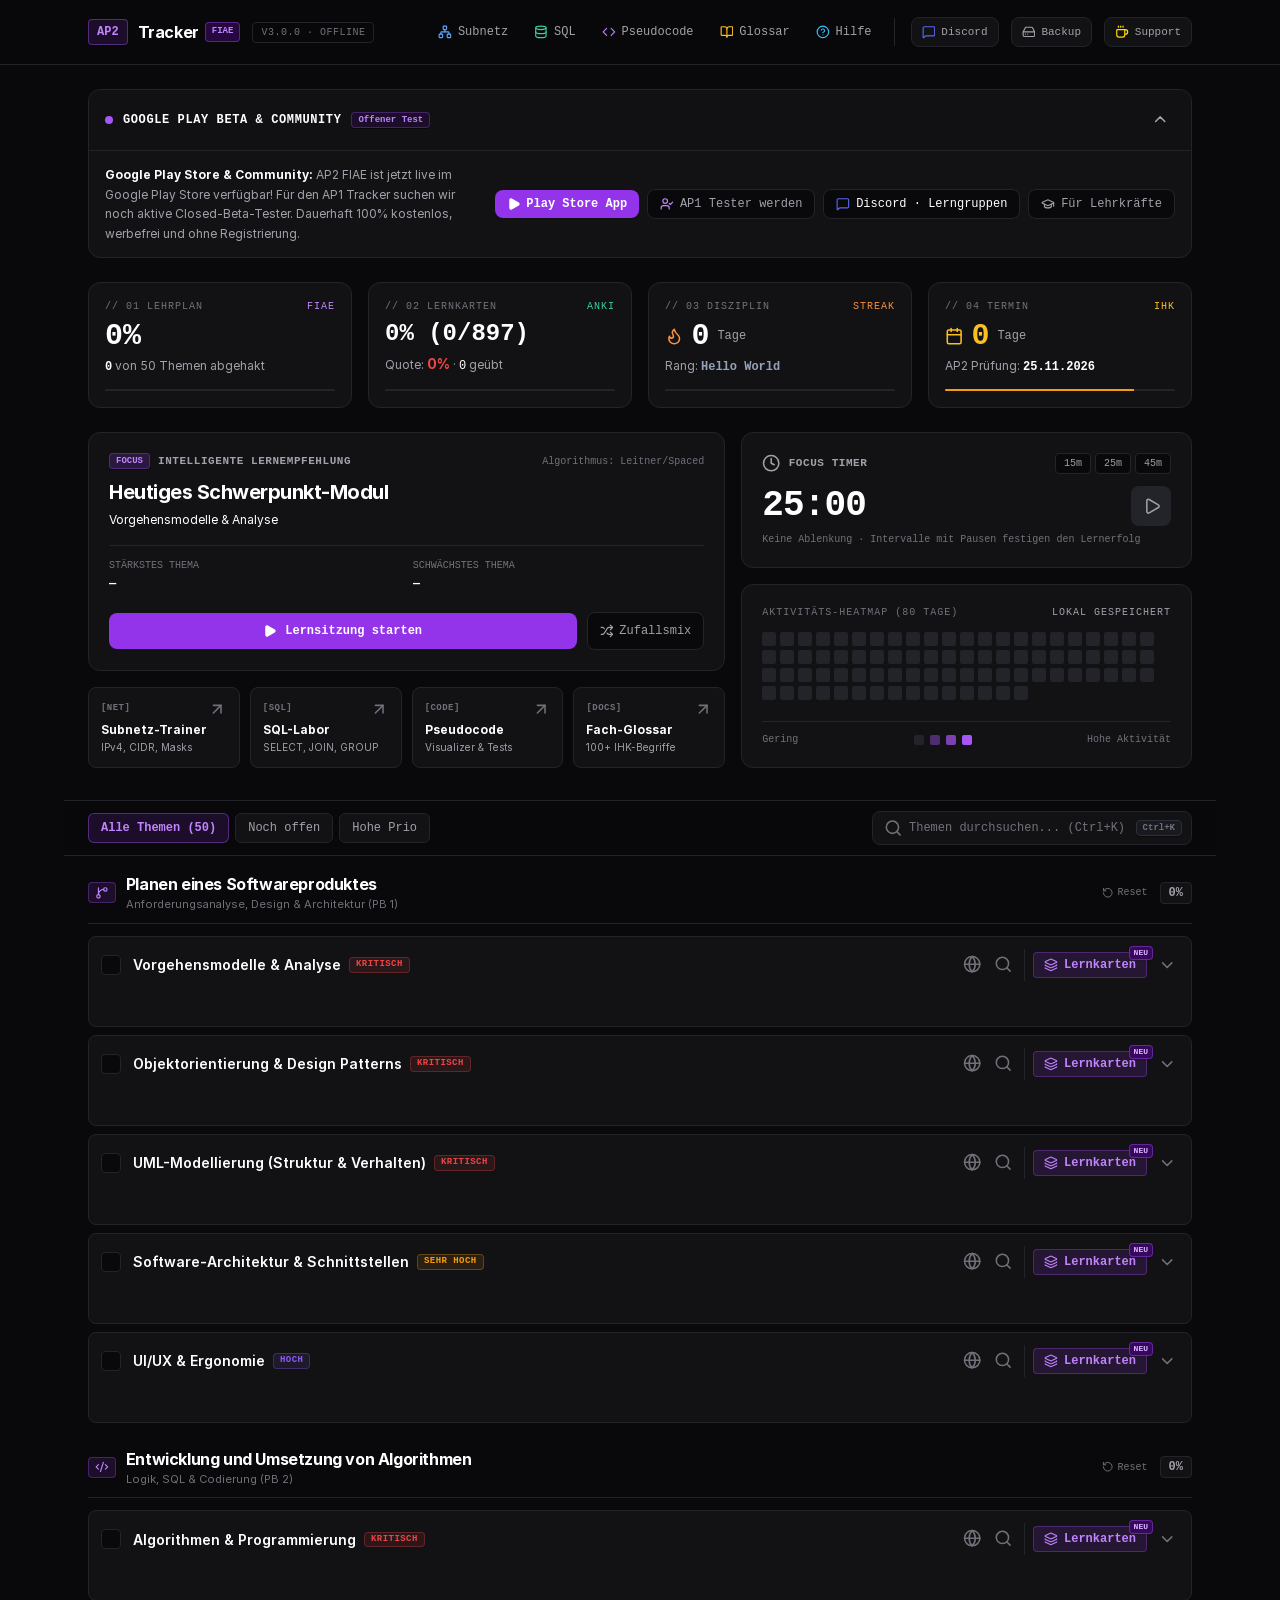
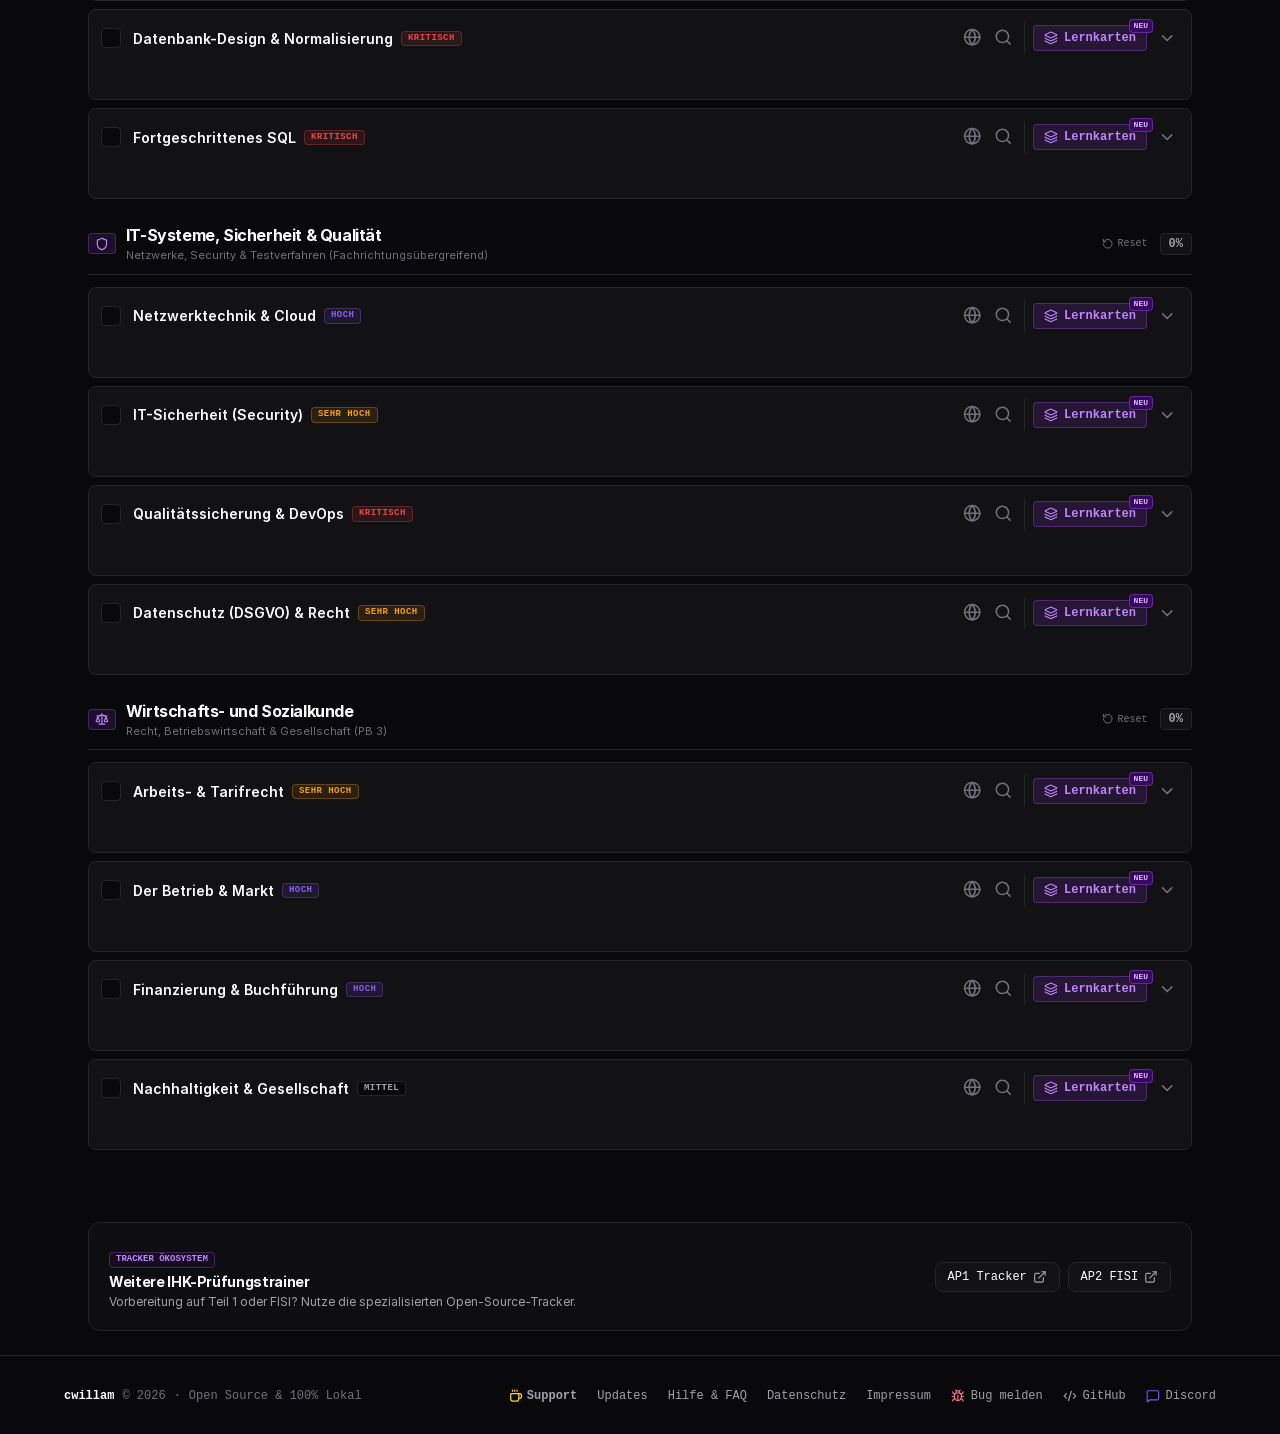
==== commit 9b740b06: "feat(anki): add batch size selector and active recall loop" ====
--- a/index.html
+++ b/index.html
@@ -962,6 +962,28 @@
             <!-- Stats Container -->
             <div id="ankiTopicStats" class="hidden"></div>
 
+            <!-- Session Settings (Stapelgröße & Active Recall Loop) -->
+            <div class="p-3.5 bg-dark-bg/60 border border-dark-border/60 rounded-xl space-y-2.5 text-left max-w-lg mx-auto w-full">
+              <div class="flex flex-col sm:flex-row sm:items-center sm:justify-between gap-2">
+                <span class="text-[11px] font-mono font-bold uppercase tracking-wider text-dark-muted flex items-center gap-1.5">
+                  <i data-lucide="layers" class="w-3.5 h-3.5 text-purple-400"></i> Karten pro Runde:
+                </span>
+                <div id="ankiBatchSelector" class="inline-flex rounded-lg p-0.5 bg-dark-bg border border-dark-border text-xs font-mono"></div>
+              </div>
+              <label class="flex items-center gap-2.5 cursor-pointer select-none pt-2 border-t border-dark-border/40">
+                <input
+                  type="checkbox"
+                  id="ankiLoopCheckbox"
+                  onchange="app.anki.toggleLoop(this.checked)"
+                  checked
+                  class="rounded border-dark-border bg-dark-bg text-purple-600 focus:ring-0 focus:ring-offset-0 w-4 h-4 accent-purple-600 cursor-pointer shrink-0"
+                />
+                <span class="text-[11px] text-dark-muted hover:text-zinc-200 transition-colors leading-snug">
+                  <strong class="text-white">Active Recall Loop:</strong> Ungewusste Karten am Rundenende wiederholen, bis alle sitzen
+                </span>
+              </label>
+            </div>
+
             <!-- 4 Tactile Mode Options -->
             <div class="grid grid-cols-1 sm:grid-cols-2 gap-2.5 text-left pt-2">
               <button
@@ -1079,8 +1101,8 @@
               <i data-lucide="check" class="w-6 h-6"></i>
             </div>
             <div>
-              <h3 class="text-xl font-bold text-white tracking-tight">Sitzung abgeschlossen!</h3>
-              <p class="text-xs text-dark-muted mt-1">Alle Lernkarten dieser Runde wurden bearbeitet.</p>
+              <h3 id="ankiFinishTitle" class="text-xl font-bold text-white tracking-tight">Sitzung abgeschlossen!</h3>
+              <p id="ankiFinishSubtitle" class="text-xs text-dark-muted mt-1">Alle Lernkarten dieser Runde wurden bearbeitet.</p>
             </div>
             <div class="pt-2 flex items-center justify-center gap-3">
               <button
@@ -1356,7 +1378,7 @@
         if (e.key === "Escape") closeSupportModal();
       });
     </script>
-    <script src="assets/js/app.js?v=3.0.0"></script>
+    <script src="assets/js/app.js?v=3.1.0"></script>
 
     <!-- PWA Service Worker -->
     <script>
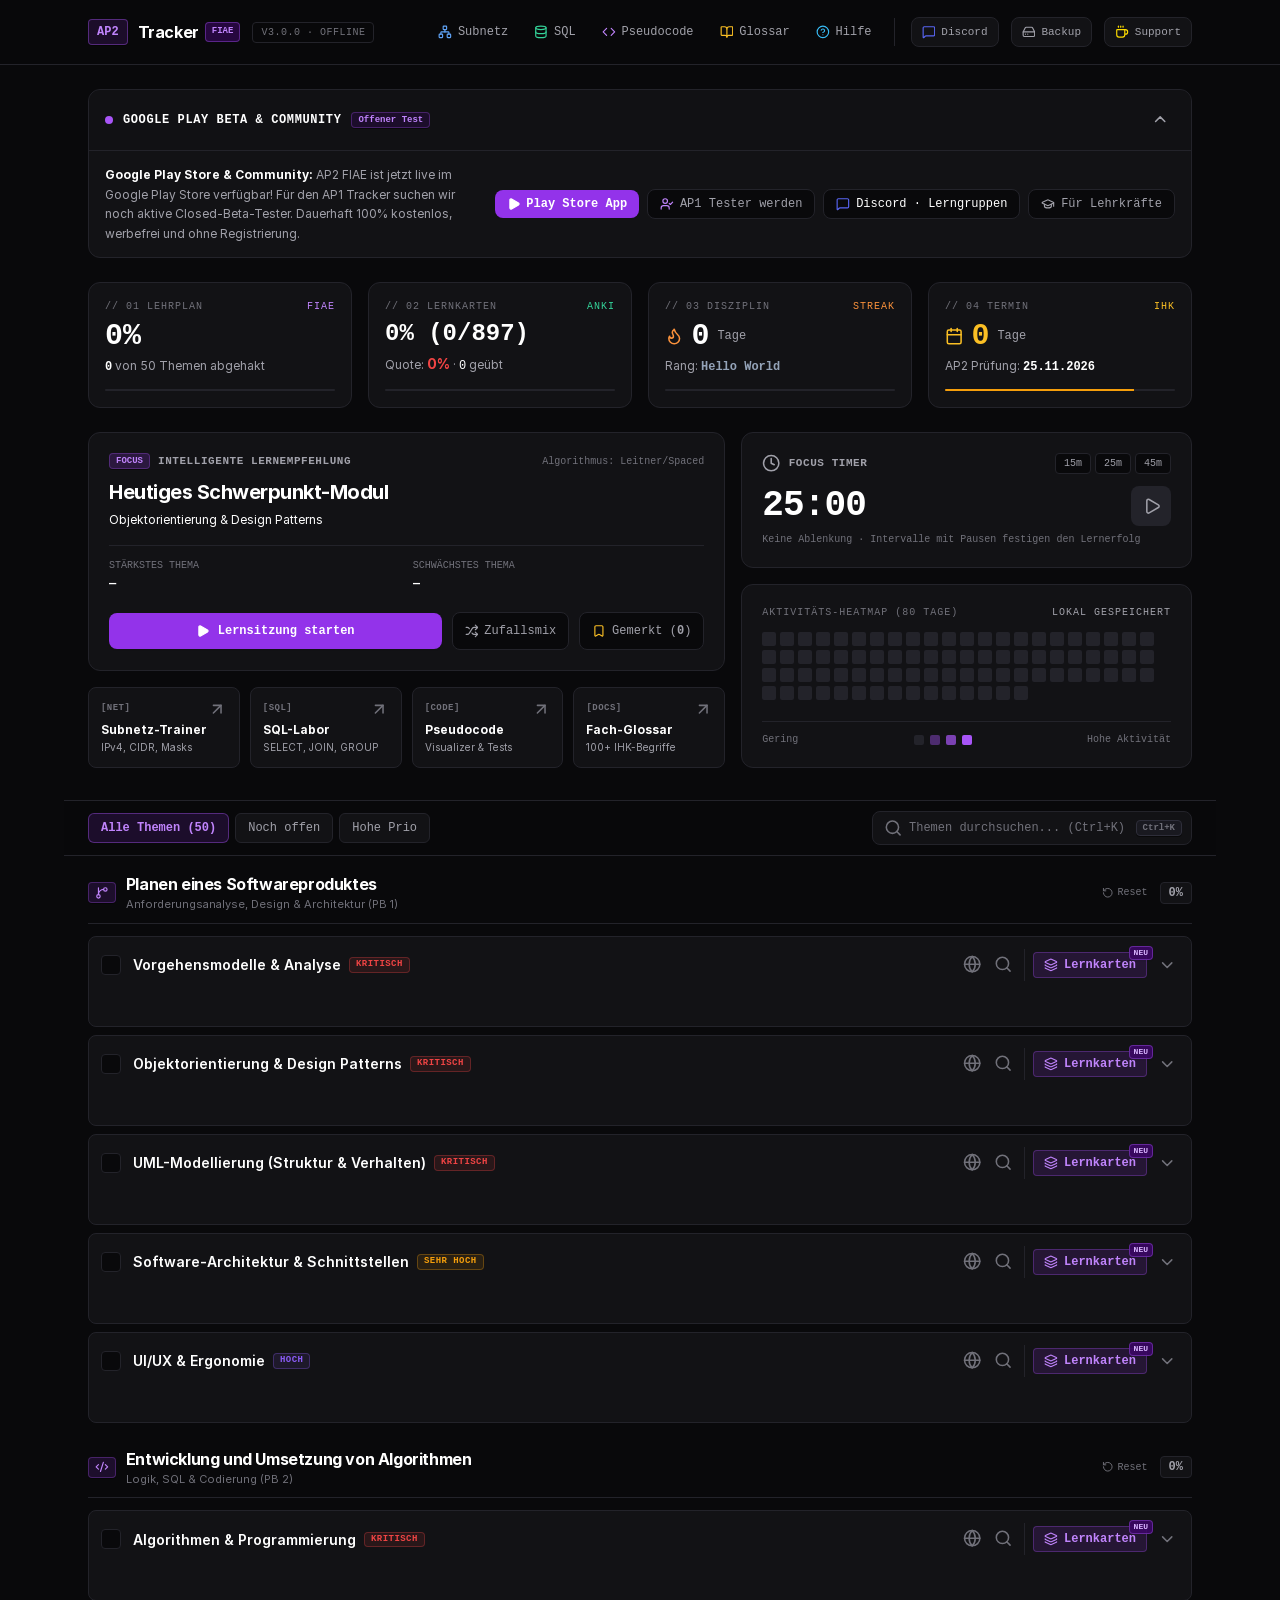
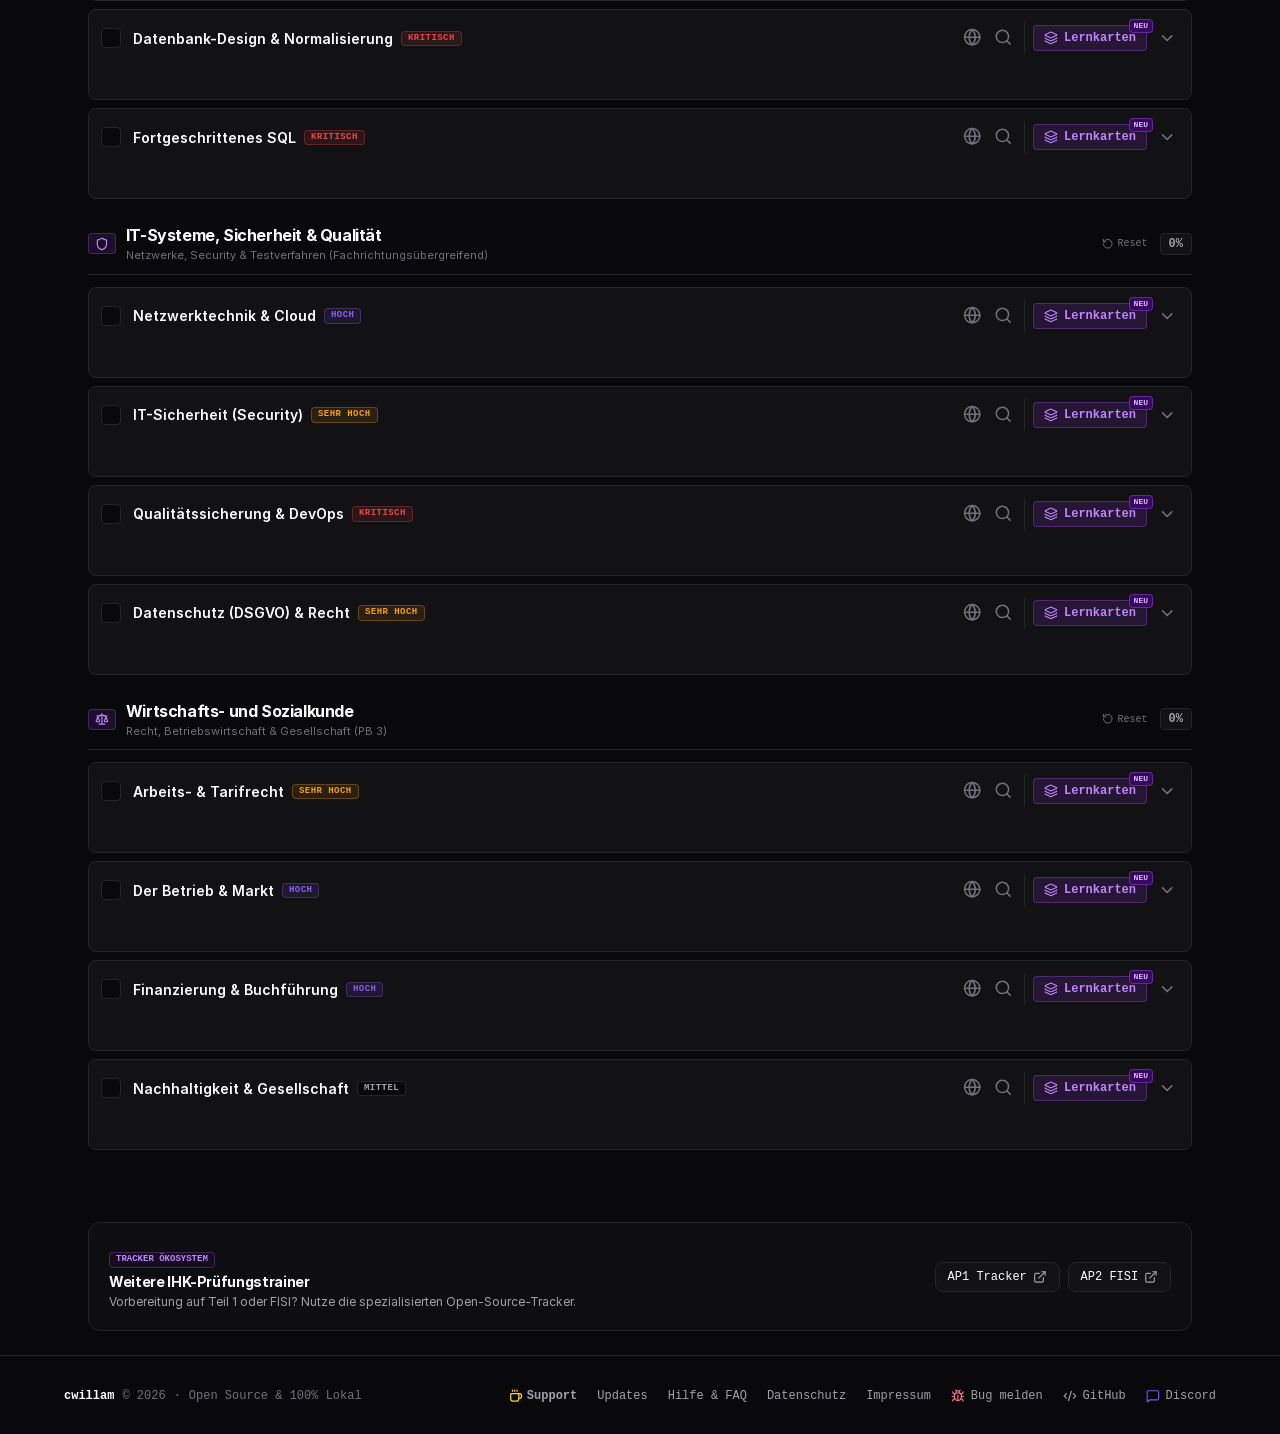
==== commit 031e1757: "feat(anki): add card bookmarking and dedicated saved-cards session mode" ====
--- a/index.html
+++ b/index.html
@@ -507,6 +507,15 @@
                 <i data-lucide="shuffle" class="w-3.5 h-3.5"></i>
                 <span>Zufallsmix</span>
               </button>
+              <button
+                id="bookmarkedCardsBtn"
+                onclick="app.startBookmarkedSession()"
+                class="w-full sm:w-auto py-2.5 px-3 rounded-lg border border-dark-border hover:border-amber-500/50 bg-dark-bg text-dark-muted hover:text-amber-400 font-mono text-xs flex items-center justify-center gap-1.5 transition-colors group"
+                title="Alle gemerkten Karten üben"
+              >
+                <i data-lucide="bookmark" class="w-3.5 h-3.5 text-amber-400"></i>
+                <span>Gemerkt (<span id="bookmarkedCount" class="font-bold">0</span>)</span>
+              </button>
             </div>
           </div>
 
@@ -930,6 +939,15 @@
             <span id="ankiModeBadge" class="hidden font-mono text-[10px] text-dark-muted border border-dark-border rounded px-1.5 py-0.5">Modus</span>
           </div>
           <div class="flex items-center gap-2 shrink-0">
+            <!-- Bookmark Button -->
+            <button
+              id="ankiHeaderBookmarkBtn"
+              onclick="app.anki.toggleBookmark()"
+              class="hidden p-1.5 rounded transition-all text-dark-dim hover:text-amber-400"
+              title="Karte merken / Lesezeichen (Taste B)"
+            >
+              <i data-lucide="bookmark" class="w-4 h-4"></i>
+            </button>
             <!-- Flag / Report Button -->
             <button
               id="ankiHeaderReportBtn"
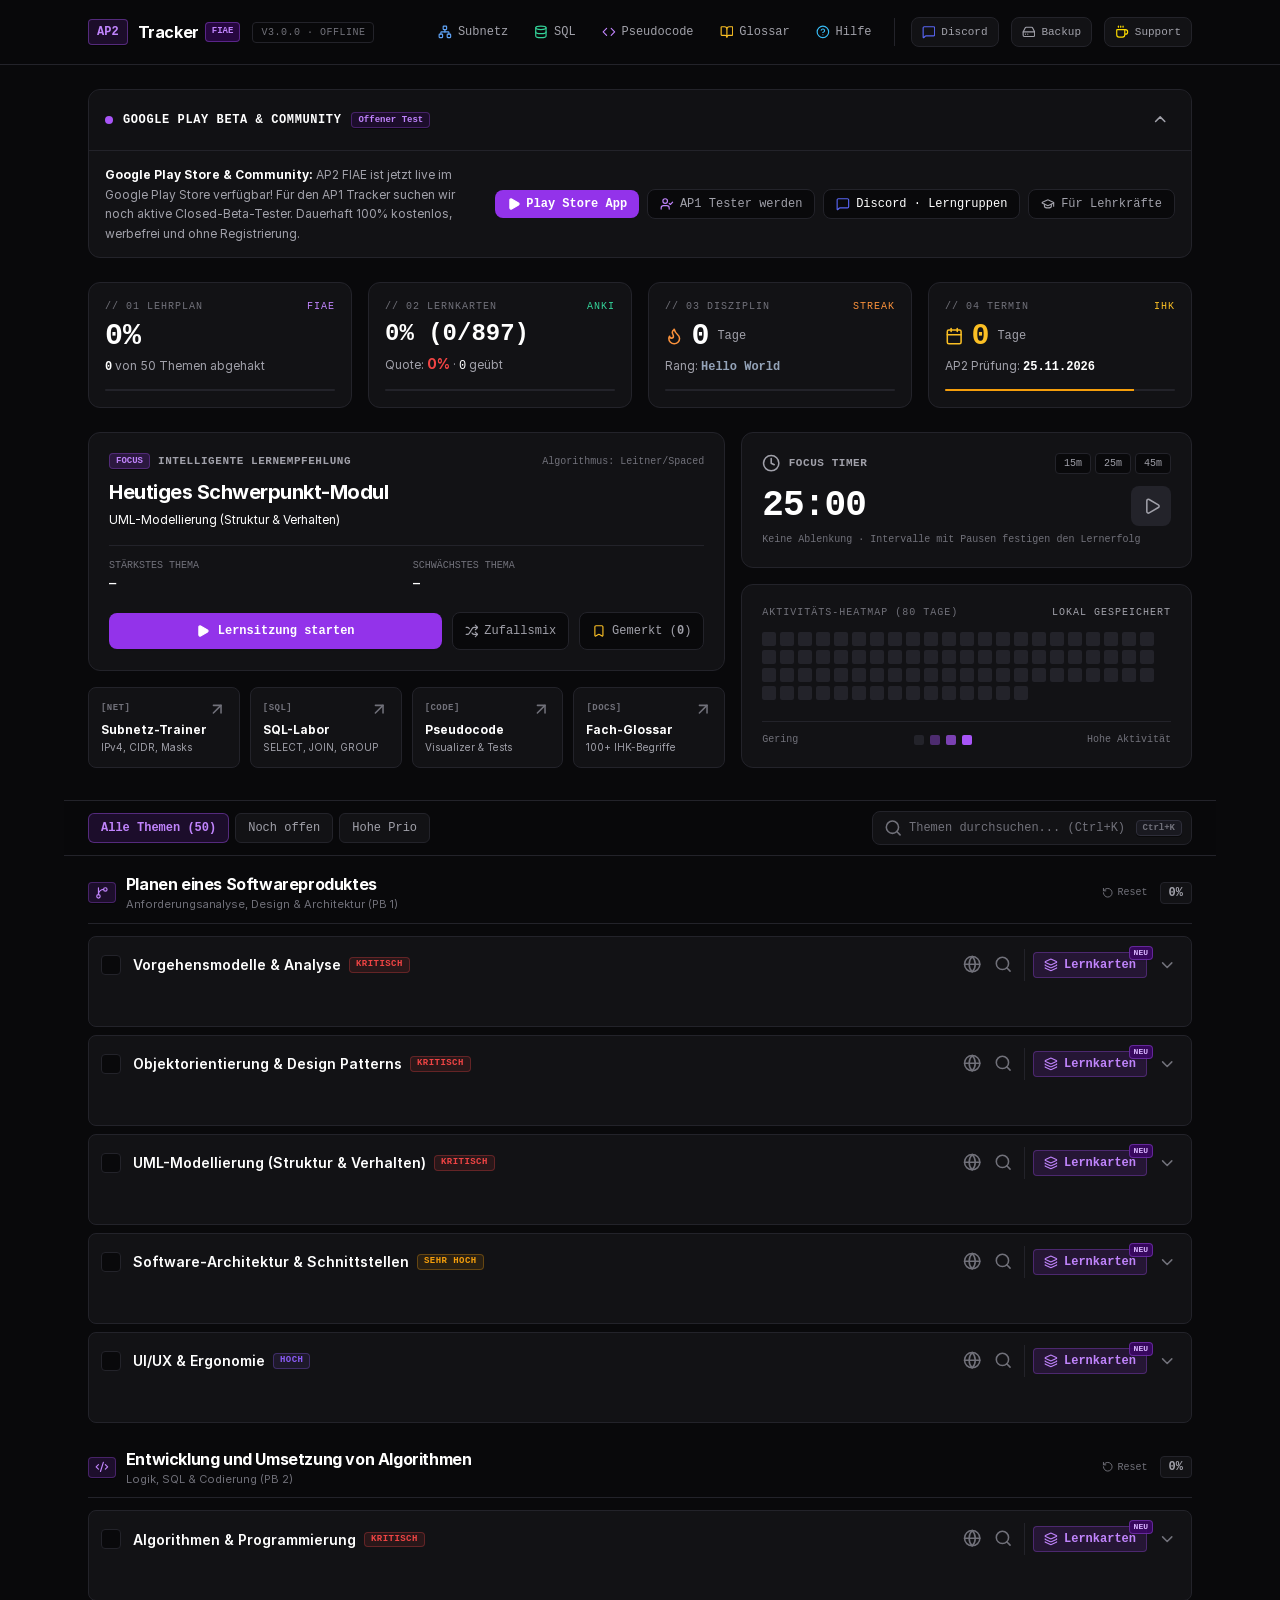
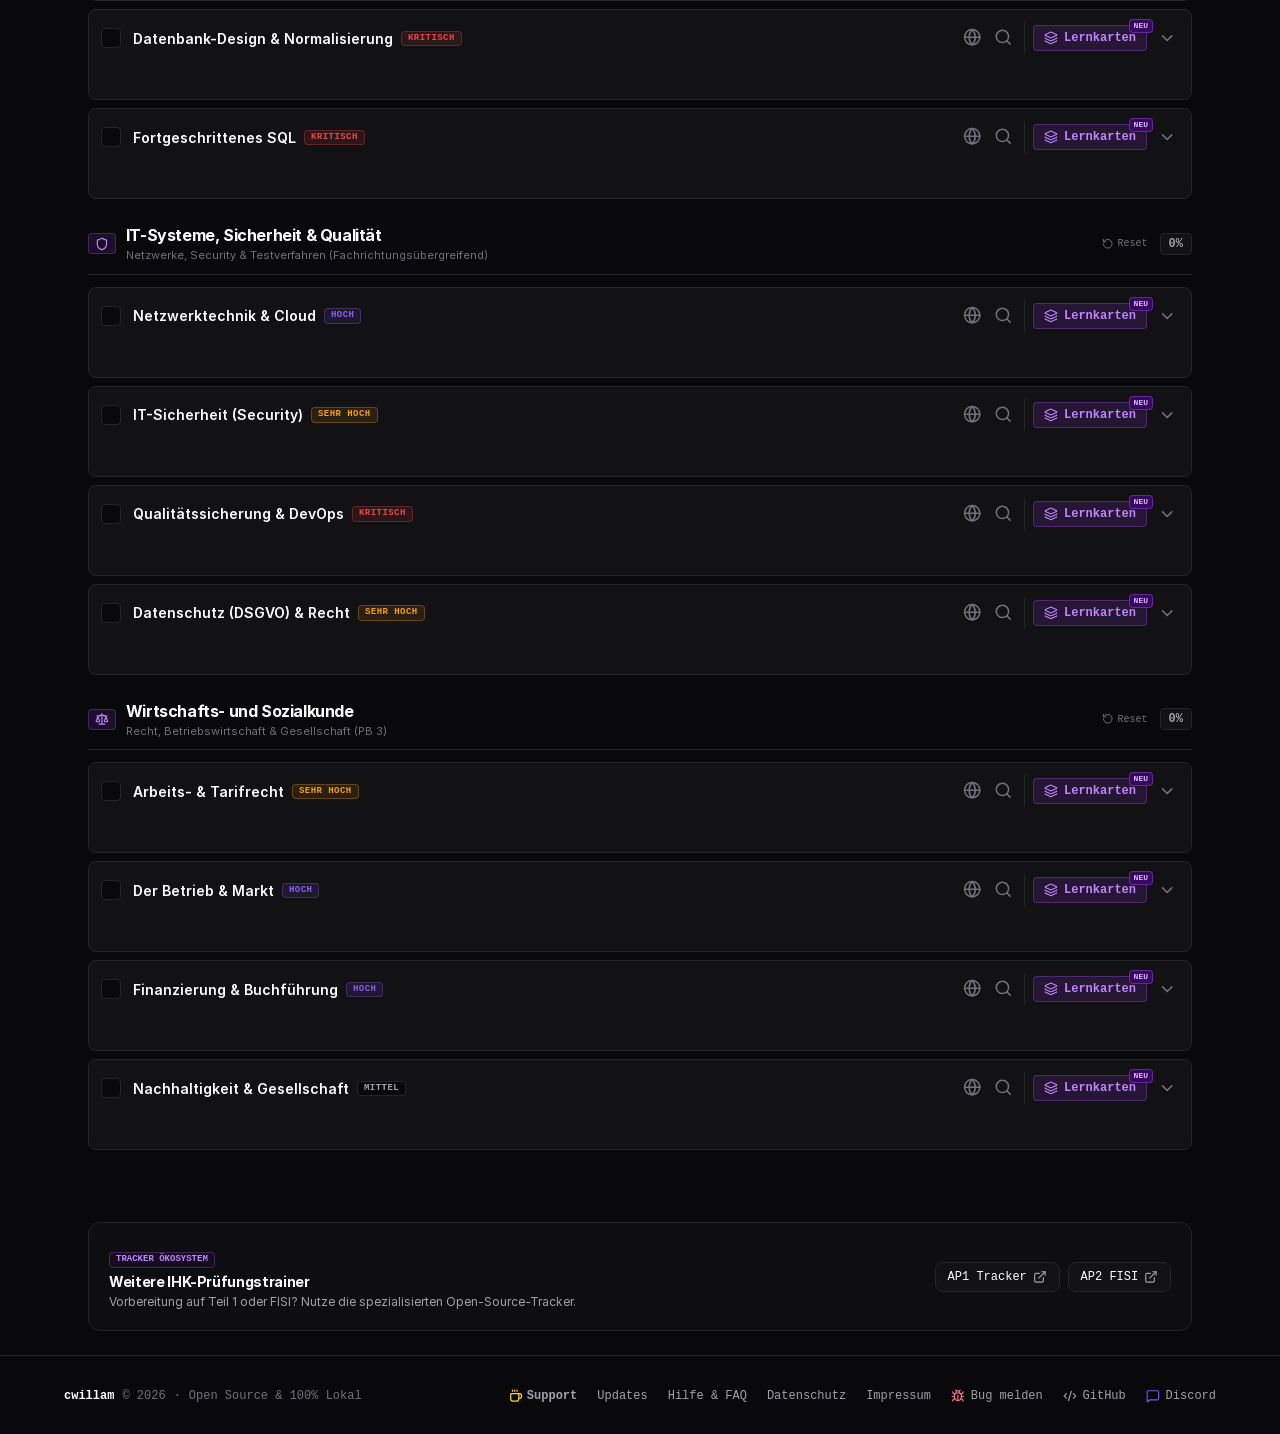
==== commit 6c046962: "docs(changelog): document v3.1.3 features and bump cache to v3.1.4" ====
--- a/index.html
+++ b/index.html
@@ -1396,7 +1396,7 @@
         if (e.key === "Escape") closeSupportModal();
       });
     </script>
-    <script src="assets/js/app.js?v=3.1.0"></script>
+    <script src="assets/js/app.js?v=3.1.3"></script>
 
     <!-- PWA Service Worker -->
     <script>
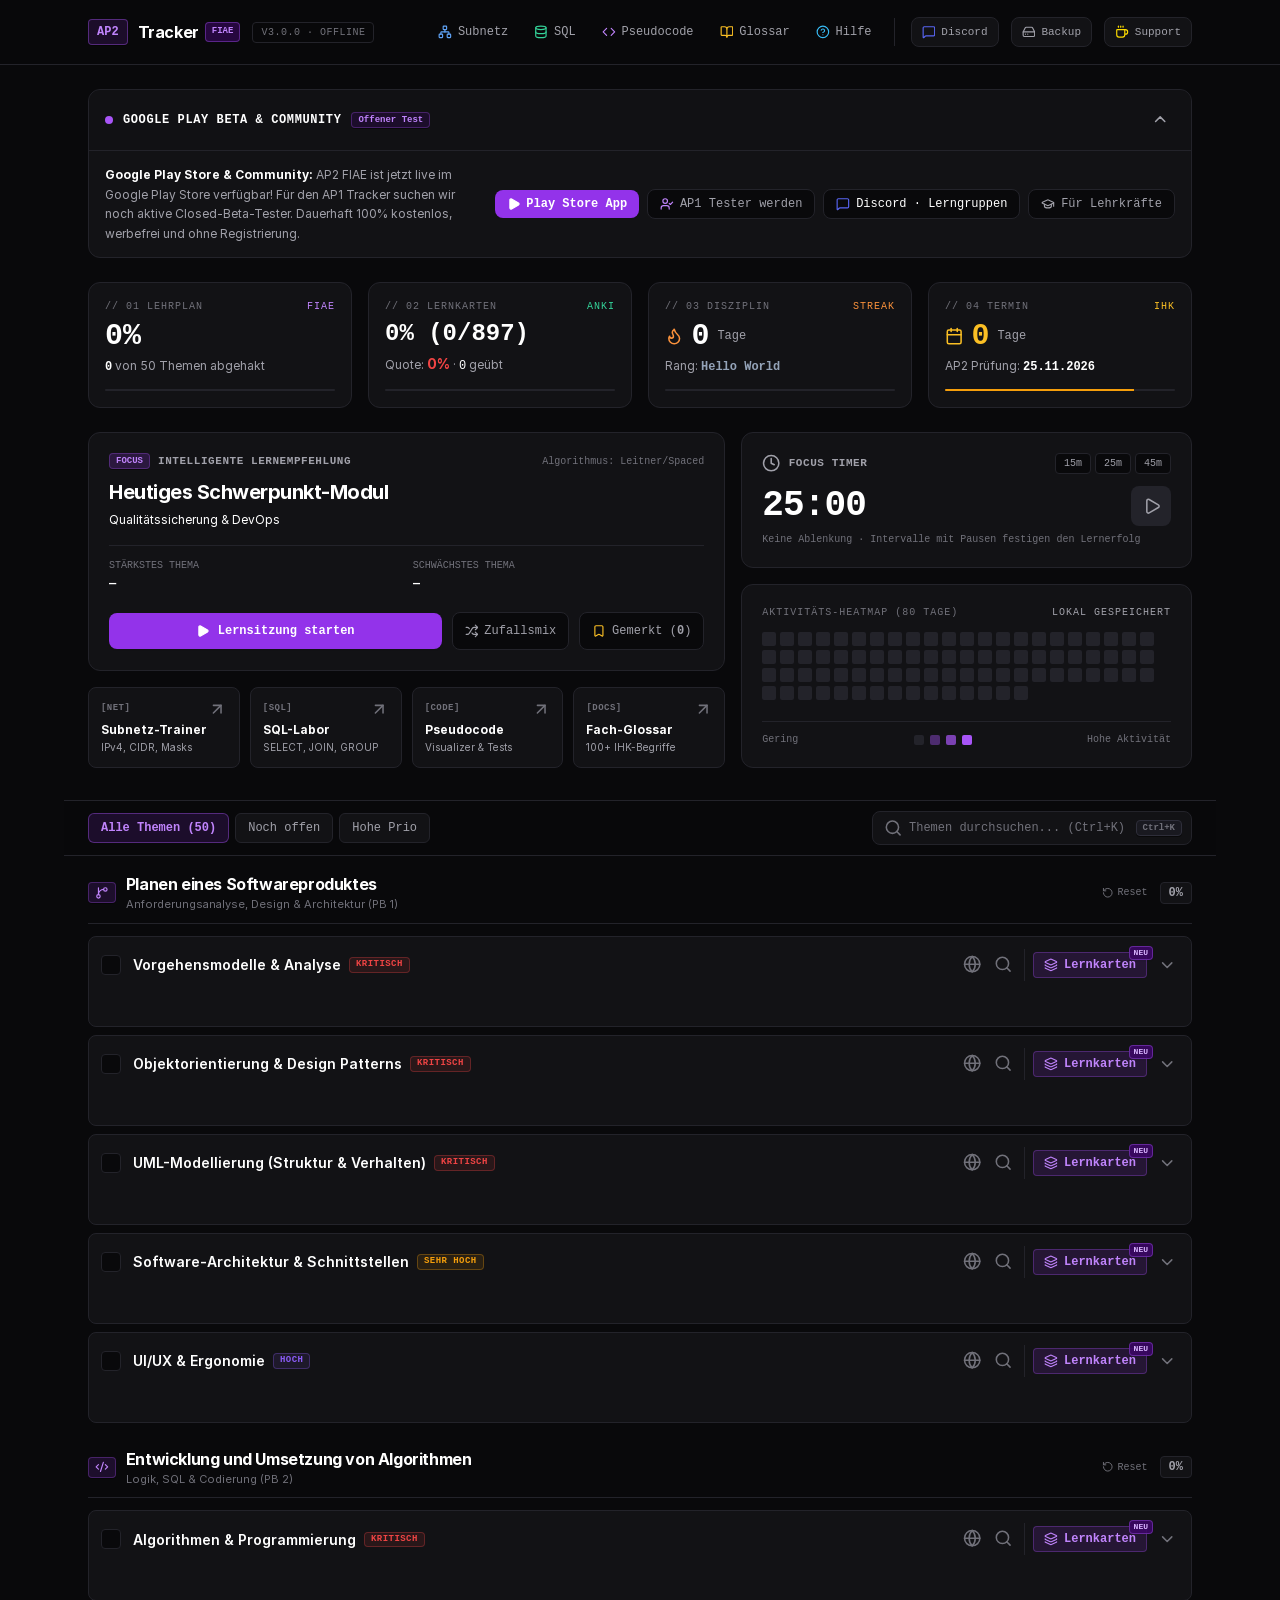
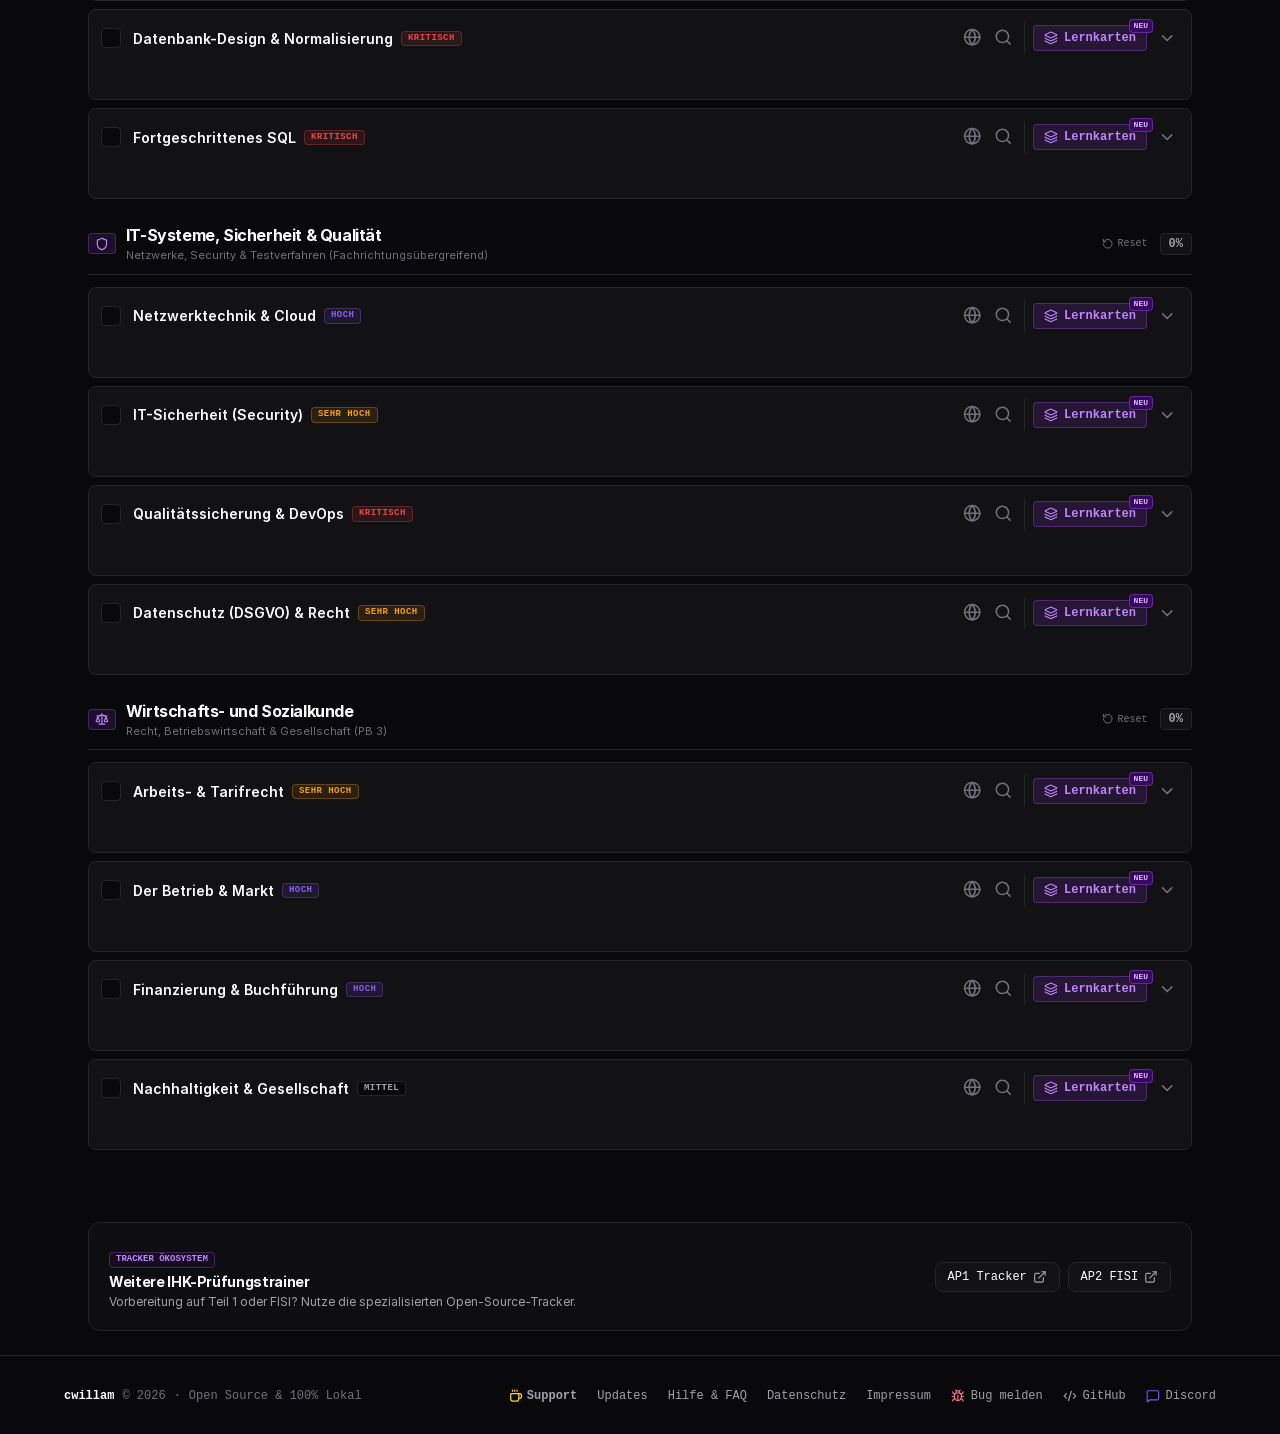
==== commit 50002bc6: "fix(cards): replace obsolete Struktogramme with modern IHK Pseudocode cards" ====
--- a/index.html
+++ b/index.html
@@ -1372,8 +1372,8 @@
          14. JAVASCRIPT BUNDLES & ENGINE
          ============================================================ -->
     <script src="assets/js/confetti.js?v=3.0.0"></script>
-    <script src="assets/js/data.js?v=3.0.0"></script>
-    <script src="assets/js/questions.js?v=3.0.1"></script>
+    <script src="assets/js/data.js?v=3.0.1"></script>
+    <script src="assets/js/questions.js?v=3.0.2"></script>
     <script src="assets/js/lucide.min.js?v=3.0.0"></script>
     <script>
       // Lucide SVGs initialisieren
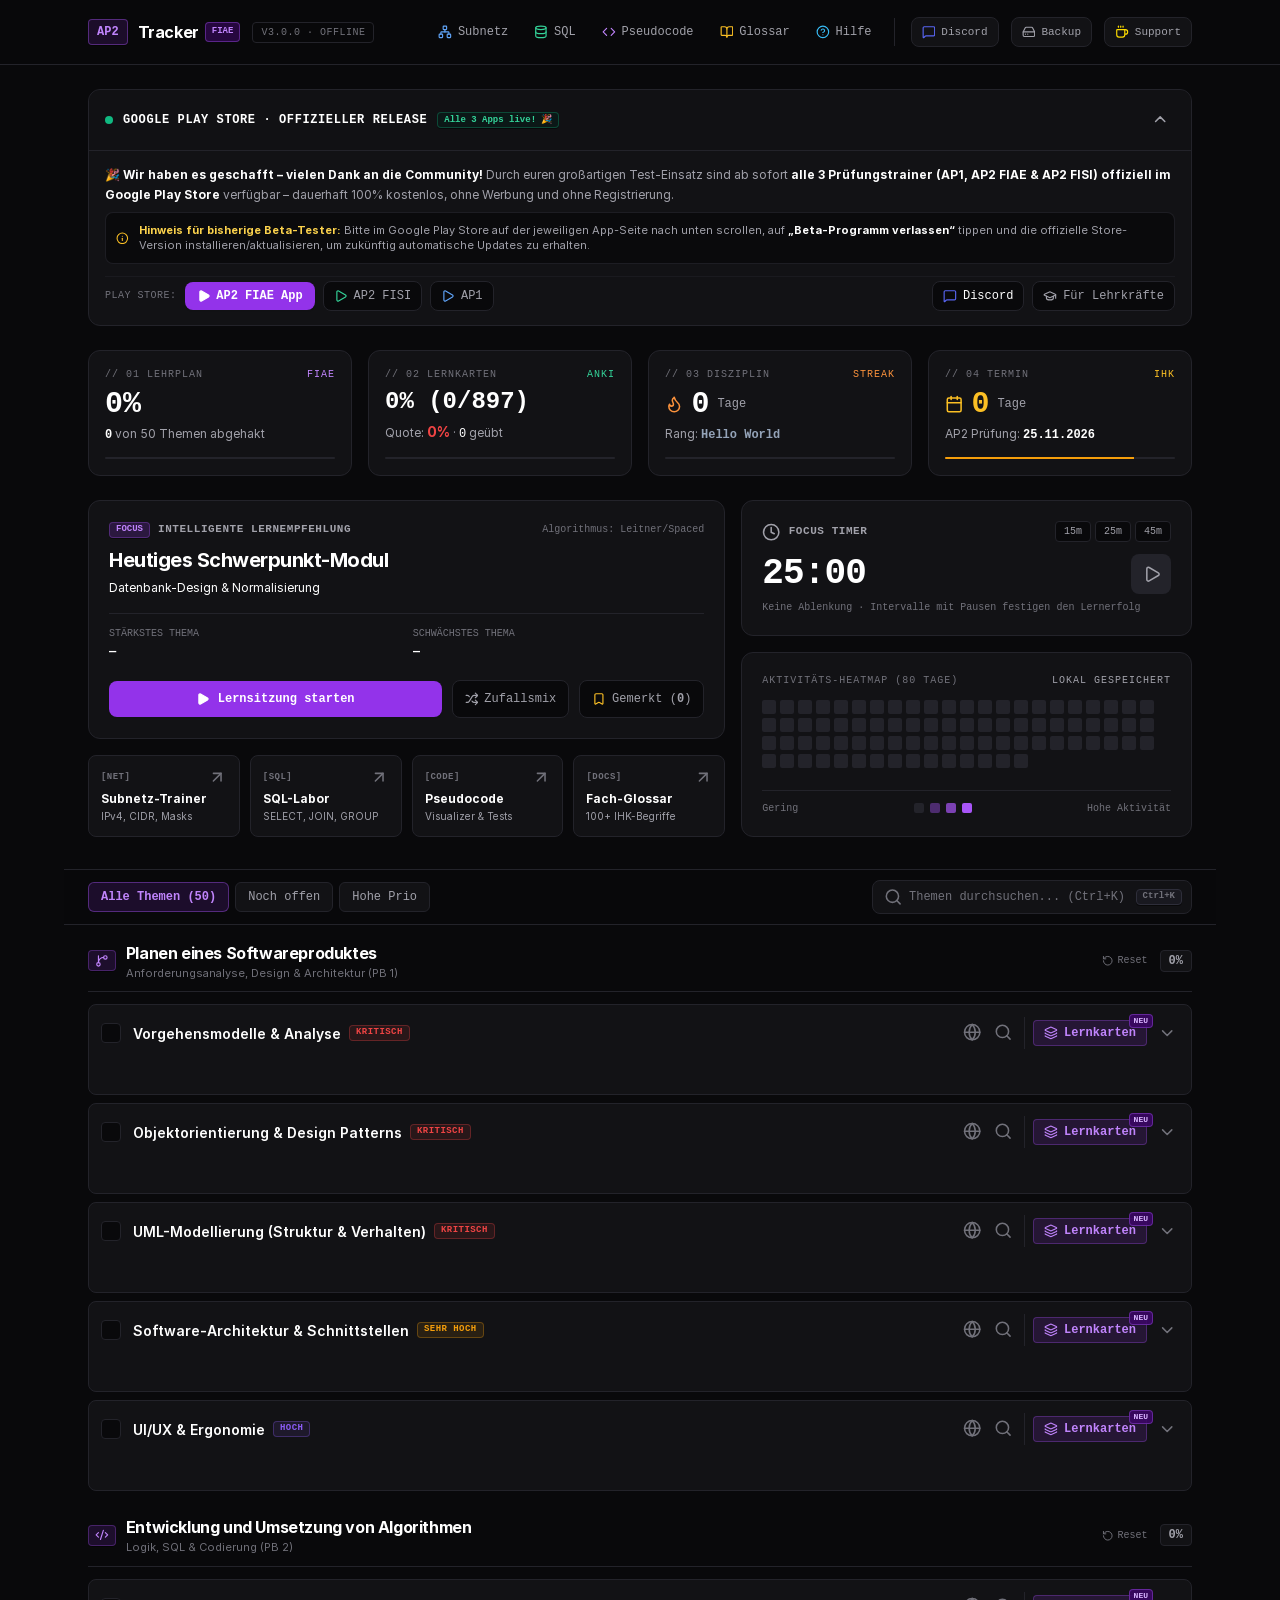
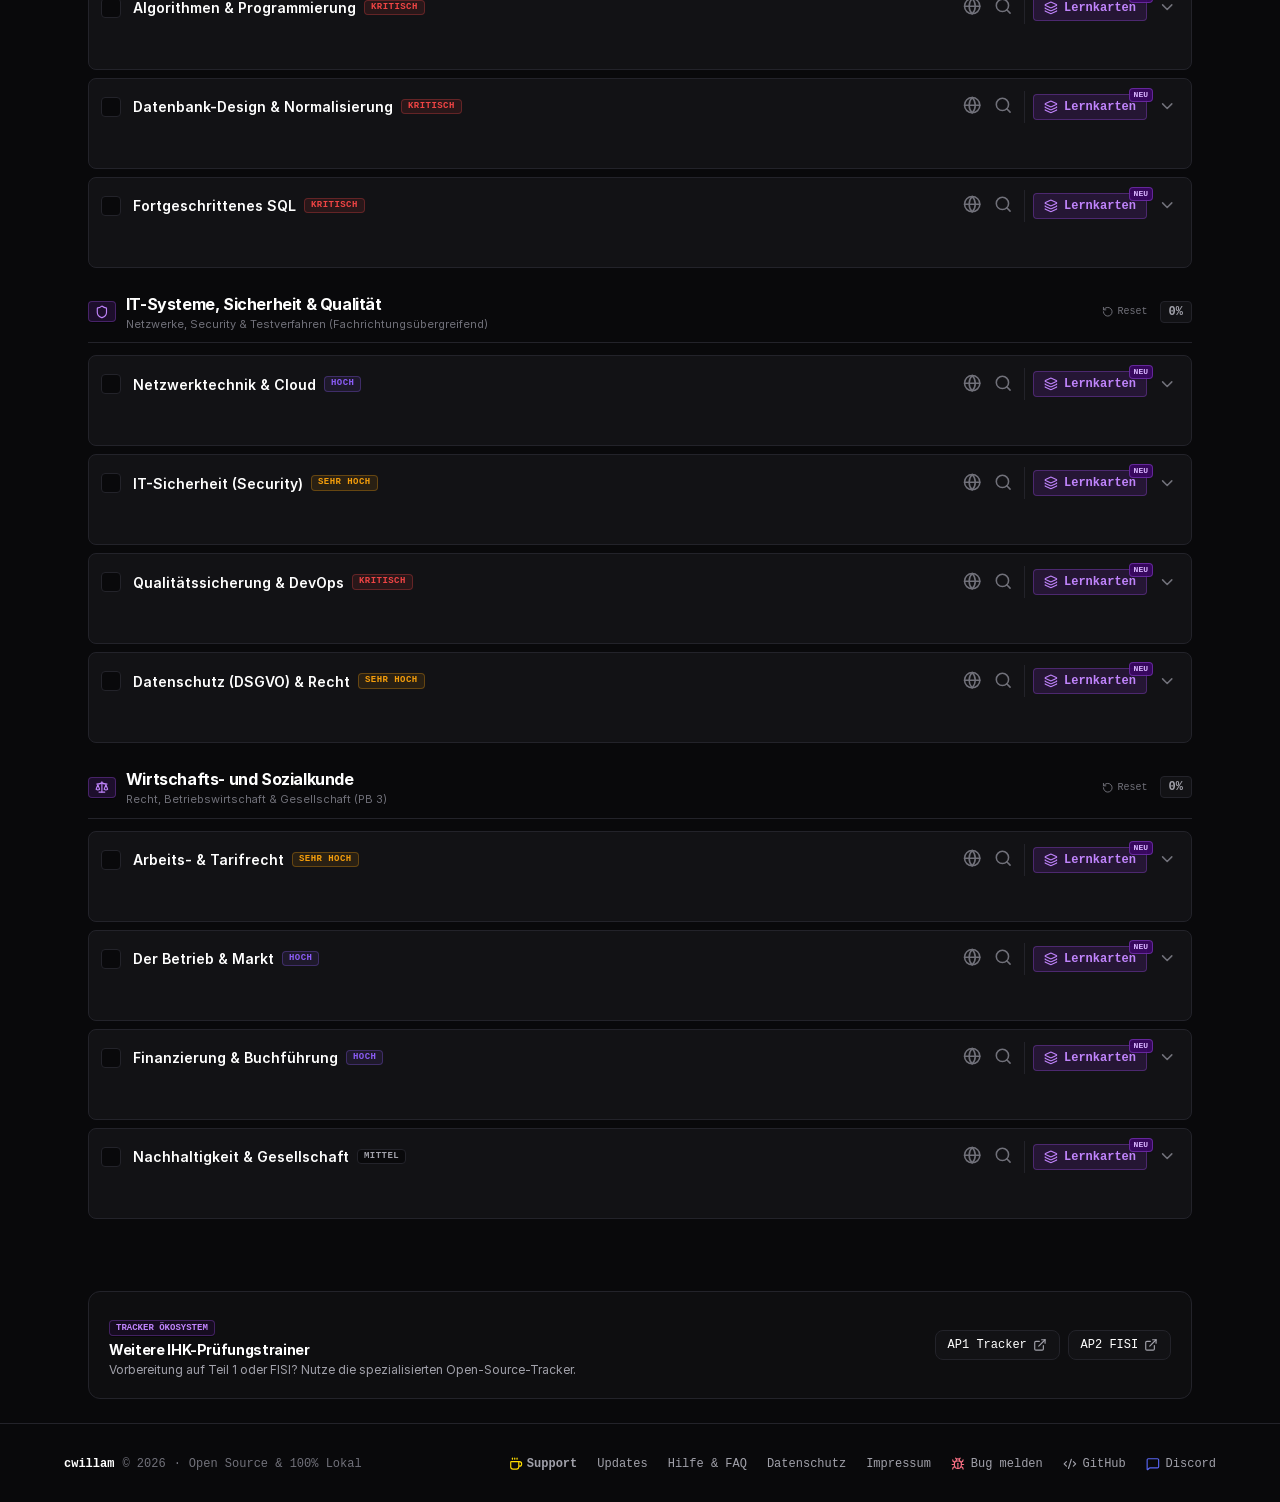
==== commit 852376d4: "feat: official google play store release announcement, tester exit guide & store links" ====
--- a/index.html
+++ b/index.html
@@ -291,12 +291,12 @@
       <section id="infoBox" class="border border-dark-border rounded-xl bg-dark-card overflow-hidden">
         <div class="px-4 py-3 bg-dark-card/60 flex items-center justify-between gap-3 select-none">
           <div class="flex items-center gap-2.5 min-w-0">
-            <span class="w-2 h-2 rounded-full bg-purple-500 animate-pulse shrink-0"></span>
+            <span class="w-2 h-2 rounded-full bg-emerald-500 animate-pulse shrink-0"></span>
             <span class="font-mono text-xs font-bold text-white uppercase tracking-wider truncate">
-              Google Play Beta & Community
+              Google Play Store · Offizieller Release
             </span>
-            <span class="hidden sm:inline-flex kbd-cap text-[9px] text-purple-400 border-purple-500/30 bg-purple-950/30">
-              Offener Test
+            <span class="hidden sm:inline-flex kbd-cap text-[9px] text-emerald-400 border-emerald-500/30 bg-emerald-950/30">
+              Alle 3 Apps live! 🎉
             </span>
           </div>
           <div class="flex items-center gap-2 shrink-0">
@@ -312,39 +312,62 @@
         </div>
 
         <div id="infoBoxContent" class="px-4 py-3.5 border-t border-dark-border text-xs text-dark-muted space-y-3">
-          <div class="flex flex-col md:flex-row md:items-center justify-between gap-3">
+          <div class="space-y-2">
             <p class="leading-relaxed">
-              <strong class="text-white">Google Play Store & Community:</strong> AP2 FIAE ist jetzt live im Google Play Store verfügbar! Für den AP1 Tracker suchen wir noch aktive Closed-Beta-Tester. Dauerhaft 100% kostenlos, werbefrei und ohne Registrierung.
+              <strong class="text-white">🎉 Wir haben es geschafft – vielen Dank an die Community!</strong> Durch euren großartigen Test-Einsatz sind ab sofort <strong class="text-white">alle 3 Prüfungstrainer (AP1, AP2 FIAE &amp; AP2 FISI) offiziell im Google Play Store</strong> verfügbar – dauerhaft 100% kostenlos, ohne Werbung und ohne Registrierung.
             </p>
-            <div class="flex items-center gap-2 shrink-0 flex-wrap">
+            <div class="p-2.5 rounded-lg bg-dark-bg/80 border border-dark-border/80 flex items-start sm:items-center gap-2.5 text-[11px] leading-snug">
+              <i data-lucide="info" class="w-4 h-4 text-amber-400 shrink-0 mt-0.5 sm:mt-0"></i>
+              <p>
+                <strong class="text-amber-300">Hinweis für bisherige Beta-Tester:</strong> Bitte im Google Play Store auf der jeweiligen App-Seite nach unten scrollen, auf <strong class="text-white">„Beta-Programm verlassen“</strong> tippen und die offizielle Store-Version installieren/aktualisieren, um zukünftig automatische Updates zu erhalten.
+              </p>
+            </div>
+          </div>
+
+          <div class="flex items-center justify-between gap-3 pt-1 border-t border-dark-border/50 flex-wrap">
+            <div class="flex items-center gap-2 flex-wrap">
+              <span class="text-[10px] font-mono uppercase text-dark-dim tracking-wider hidden md:inline">Play Store:</span>
               <a
                 href="https://play.google.com/store/apps/details?id=de.cwillam.ap2.tracker"
                 target="_blank"
                 rel="noopener"
                 class="px-3 py-1.5 rounded-lg bg-purple-600 hover:bg-purple-500 text-white font-semibold font-mono text-xs flex items-center gap-1.5 transition-colors shadow-sm"
               >
-                <i data-lucide="play" class="w-3 h-3 fill-white"></i> Play Store App
+                <i data-lucide="play" class="w-3 h-3 fill-white"></i> AP2 FIAE App
               </a>
               <a
-                href="https://docs.google.com/forms/d/e/1FAIpQLSeC875SbVzBSszBqdk2quIeZL-YI2SUkXMXBS3wMnbJnJvpMw/viewform"
+                href="https://play.google.com/store/apps/details?id=de.cwillam.ap2_fisi.tracker"
                 target="_blank"
                 rel="noopener"
-                class="px-3 py-1.5 rounded-lg border border-dark-border hover:border-purple-500/50 bg-dark-bg text-dark-muted hover:text-white font-mono text-xs flex items-center gap-1.5 transition-colors"
-              >
-                <i data-lucide="user-check" class="w-3 h-3 text-purple-400"></i> AP1 Tester werden
+                class="px-2.5 py-1.5 rounded-lg border border-dark-border hover:border-emerald-500/50 bg-dark-bg text-dark-muted hover:text-emerald-400 font-mono text-xs flex items-center gap-1.5 transition-colors"
+                title="AP2 FISI Tracker im Google Play Store"
+              >
+                <i data-lucide="play" class="w-3 h-3 text-emerald-400"></i> AP2 FISI
               </a>
+              <a
+                href="https://play.google.com/store/apps/details?id=de.cwillam.ap1.tracker"
+                target="_blank"
+                rel="noopener"
+                class="px-2.5 py-1.5 rounded-lg border border-dark-border hover:border-blue-500/50 bg-dark-bg text-dark-muted hover:text-blue-400 font-mono text-xs flex items-center gap-1.5 transition-colors"
+                title="AP1 Tracker im Google Play Store"
+              >
+                <i data-lucide="play" class="w-3 h-3 text-blue-400"></i> AP1
+              </a>
+            </div>
+
+            <div class="flex items-center gap-2 shrink-0 flex-wrap">
               <a
                 href="https://discord.gg/5BM5YJadDs"
                 target="_blank"
                 rel="noopener"
-                class="px-3 py-1.5 rounded-lg border border-dark-border hover:border-[#5865F2]/50 bg-dark-bg text-white hover:text-[#5865F2] font-mono text-xs flex items-center gap-1.5 transition-colors"
+                class="px-2.5 py-1.5 rounded-lg border border-dark-border hover:border-[#5865F2]/50 bg-dark-bg text-white hover:text-[#5865F2] font-mono text-xs flex items-center gap-1.5 transition-colors"
                 title="Discord-Community für Lerngruppen & Austausch"
               >
-                <i data-lucide="message-square" class="w-3.5 h-3.5 text-[#5865F2]"></i> Discord · Lerngruppen
+                <i data-lucide="message-square" class="w-3.5 h-3.5 text-[#5865F2]"></i> Discord
               </a>
               <a
                 href="bildungseinrichtungen.html"
-                class="px-3 py-1.5 rounded-lg border border-dark-border hover:border-dark-strong bg-dark-bg text-dark-muted hover:text-white font-mono text-xs flex items-center gap-1.5 transition-colors"
+                class="px-2.5 py-1.5 rounded-lg border border-dark-border hover:border-dark-strong bg-dark-bg text-dark-muted hover:text-white font-mono text-xs flex items-center gap-1.5 transition-colors"
               >
                 <i data-lucide="graduation-cap" class="w-3 h-3"></i> Für Lehrkräfte
               </a>
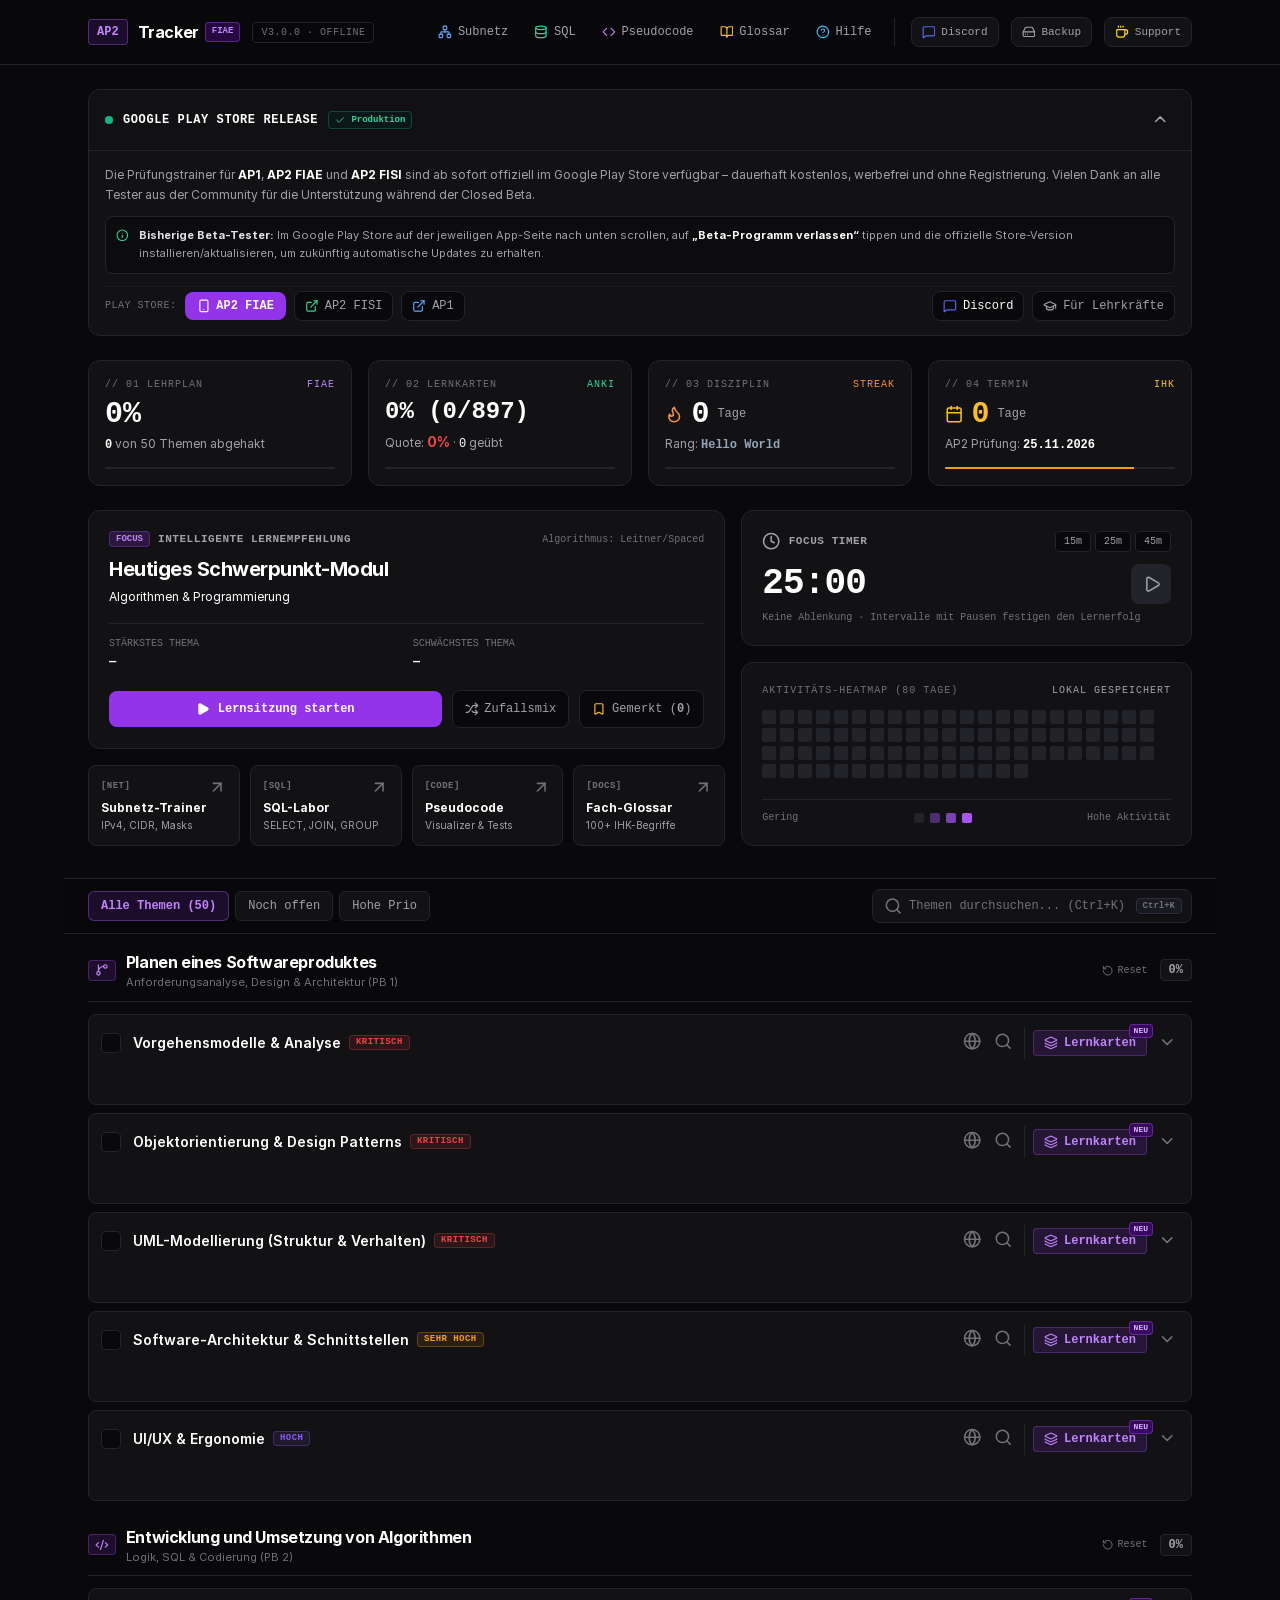
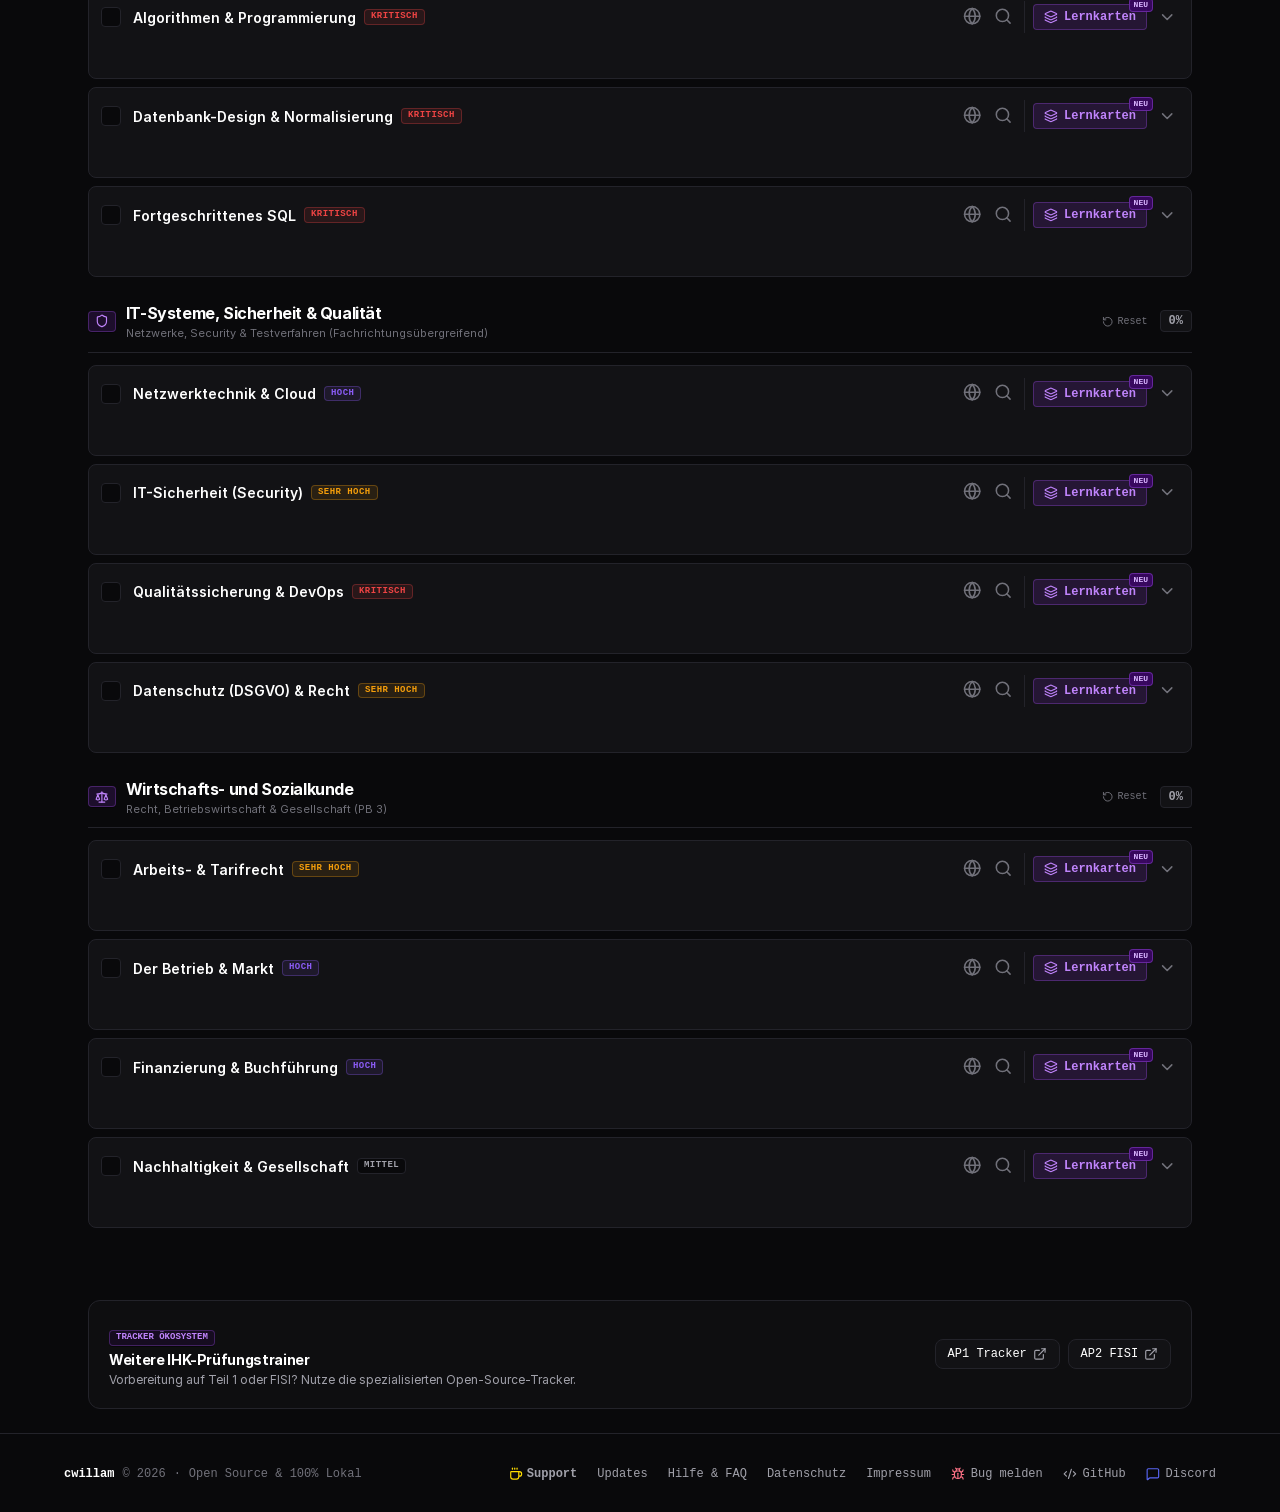
==== commit 8c9e30d5: "style(ui): polish release banner, replace emojis with lucide icons and refine typography" ====
--- a/index.html
+++ b/index.html
@@ -291,12 +291,13 @@
       <section id="infoBox" class="border border-dark-border rounded-xl bg-dark-card overflow-hidden">
         <div class="px-4 py-3 bg-dark-card/60 flex items-center justify-between gap-3 select-none">
           <div class="flex items-center gap-2.5 min-w-0">
-            <span class="w-2 h-2 rounded-full bg-emerald-500 animate-pulse shrink-0"></span>
-            <span class="font-mono text-xs font-bold text-white uppercase tracking-wider truncate">
-              Google Play Store · Offizieller Release
+            <span class="w-2 h-2 rounded-full bg-emerald-500 shrink-0"></span>
+            <span class="font-mono text-xs font-semibold text-white uppercase tracking-wider truncate">
+              Google Play Store Release
             </span>
-            <span class="hidden sm:inline-flex kbd-cap text-[9px] text-emerald-400 border-emerald-500/30 bg-emerald-950/30">
-              Alle 3 Apps live! 🎉
+            <span class="hidden sm:inline-flex items-center gap-1.5 kbd-cap text-[9px] text-emerald-400 border-emerald-500/30 bg-emerald-950/30">
+              <i data-lucide="check" class="w-3 h-3"></i>
+              <span>Produktion</span>
             </span>
           </div>
           <div class="flex items-center gap-2 shrink-0">
@@ -312,16 +313,15 @@
         </div>
 
         <div id="infoBoxContent" class="px-4 py-3.5 border-t border-dark-border text-xs text-dark-muted space-y-3">
-          <div class="space-y-2">
+          <p class="leading-relaxed">
+            Die Prüfungstrainer für <strong class="text-white">AP1</strong>, <strong class="text-white">AP2 FIAE</strong> und <strong class="text-white">AP2 FISI</strong> sind ab sofort offiziell im Google Play Store verfügbar – dauerhaft kostenlos, werbefrei und ohne Registrierung. Vielen Dank an alle Tester aus der Community für die Unterstützung während der Closed Beta.
+          </p>
+
+          <div class="p-2.5 rounded-lg bg-dark-bg/60 border border-dark-border flex items-start gap-2.5 text-[11px] text-dark-muted">
+            <i data-lucide="info" class="w-4 h-4 text-emerald-400 shrink-0 mt-0.5"></i>
             <p class="leading-relaxed">
-              <strong class="text-white">🎉 Wir haben es geschafft – vielen Dank an die Community!</strong> Durch euren großartigen Test-Einsatz sind ab sofort <strong class="text-white">alle 3 Prüfungstrainer (AP1, AP2 FIAE &amp; AP2 FISI) offiziell im Google Play Store</strong> verfügbar – dauerhaft 100% kostenlos, ohne Werbung und ohne Registrierung.
+              <strong class="text-zinc-200">Bisherige Beta-Tester:</strong> Im Google Play Store auf der jeweiligen App-Seite nach unten scrollen, auf <strong class="text-white">„Beta-Programm verlassen“</strong> tippen und die offizielle Store-Version installieren/aktualisieren, um zukünftig automatische Updates zu erhalten.
             </p>
-            <div class="p-2.5 rounded-lg bg-dark-bg/80 border border-dark-border/80 flex items-start sm:items-center gap-2.5 text-[11px] leading-snug">
-              <i data-lucide="info" class="w-4 h-4 text-amber-400 shrink-0 mt-0.5 sm:mt-0"></i>
-              <p>
-                <strong class="text-amber-300">Hinweis für bisherige Beta-Tester:</strong> Bitte im Google Play Store auf der jeweiligen App-Seite nach unten scrollen, auf <strong class="text-white">„Beta-Programm verlassen“</strong> tippen und die offizielle Store-Version installieren/aktualisieren, um zukünftig automatische Updates zu erhalten.
-              </p>
-            </div>
           </div>
 
           <div class="flex items-center justify-between gap-3 pt-1 border-t border-dark-border/50 flex-wrap">
@@ -333,7 +333,7 @@
                 rel="noopener"
                 class="px-3 py-1.5 rounded-lg bg-purple-600 hover:bg-purple-500 text-white font-semibold font-mono text-xs flex items-center gap-1.5 transition-colors shadow-sm"
               >
-                <i data-lucide="play" class="w-3 h-3 fill-white"></i> AP2 FIAE App
+                <i data-lucide="smartphone" class="w-3.5 h-3.5"></i> AP2 FIAE
               </a>
               <a
                 href="https://play.google.com/store/apps/details?id=de.cwillam.ap2_fisi.tracker"
@@ -342,7 +342,7 @@
                 class="px-2.5 py-1.5 rounded-lg border border-dark-border hover:border-emerald-500/50 bg-dark-bg text-dark-muted hover:text-emerald-400 font-mono text-xs flex items-center gap-1.5 transition-colors"
                 title="AP2 FISI Tracker im Google Play Store"
               >
-                <i data-lucide="play" class="w-3 h-3 text-emerald-400"></i> AP2 FISI
+                <i data-lucide="external-link" class="w-3 h-3 text-emerald-400"></i> AP2 FISI
               </a>
               <a
                 href="https://play.google.com/store/apps/details?id=de.cwillam.ap1.tracker"
@@ -351,7 +351,7 @@
                 class="px-2.5 py-1.5 rounded-lg border border-dark-border hover:border-blue-500/50 bg-dark-bg text-dark-muted hover:text-blue-400 font-mono text-xs flex items-center gap-1.5 transition-colors"
                 title="AP1 Tracker im Google Play Store"
               >
-                <i data-lucide="play" class="w-3 h-3 text-blue-400"></i> AP1
+                <i data-lucide="external-link" class="w-3 h-3 text-blue-400"></i> AP1
               </a>
             </div>
 
@@ -369,7 +369,7 @@
                 href="bildungseinrichtungen.html"
                 class="px-2.5 py-1.5 rounded-lg border border-dark-border hover:border-dark-strong bg-dark-bg text-dark-muted hover:text-white font-mono text-xs flex items-center gap-1.5 transition-colors"
               >
-                <i data-lucide="graduation-cap" class="w-3 h-3"></i> Für Lehrkräfte
+                <i data-lucide="graduation-cap" class="w-3.5 h-3.5"></i> Für Lehrkräfte
               </a>
             </div>
           </div>
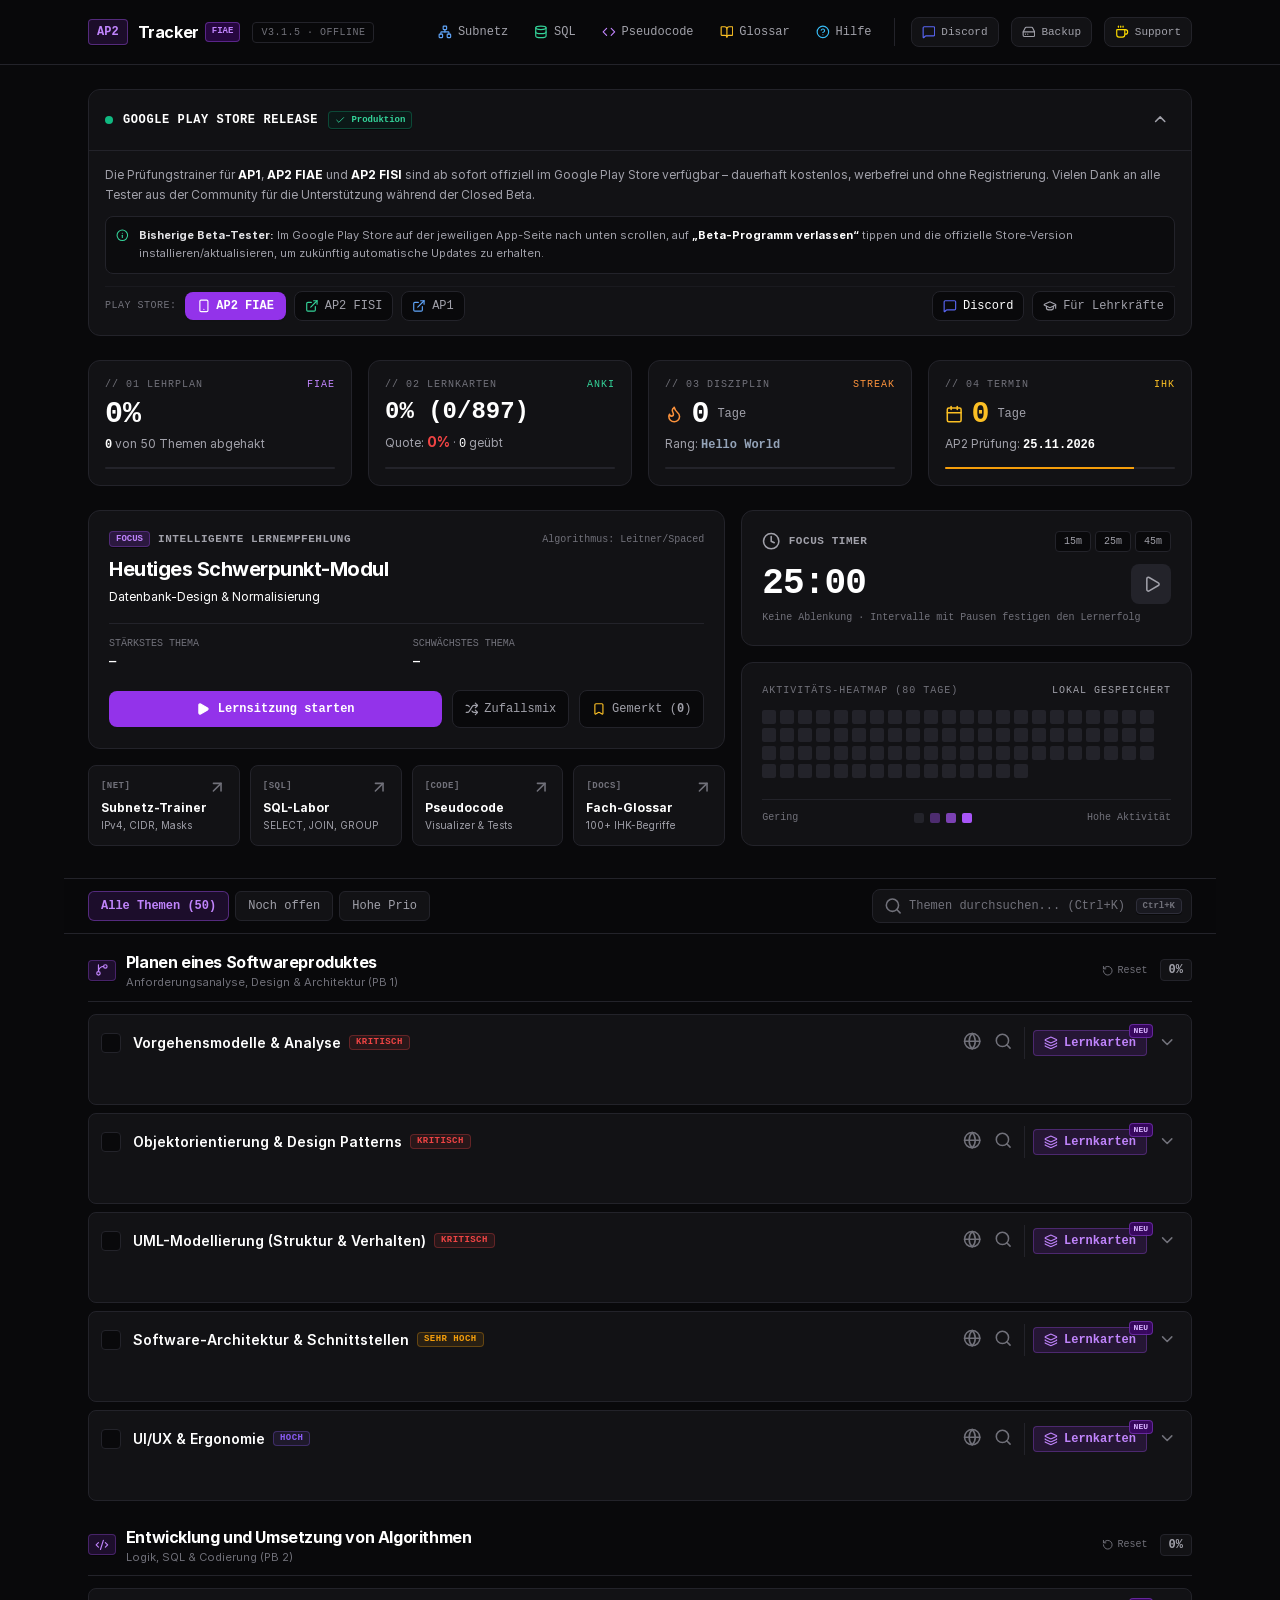
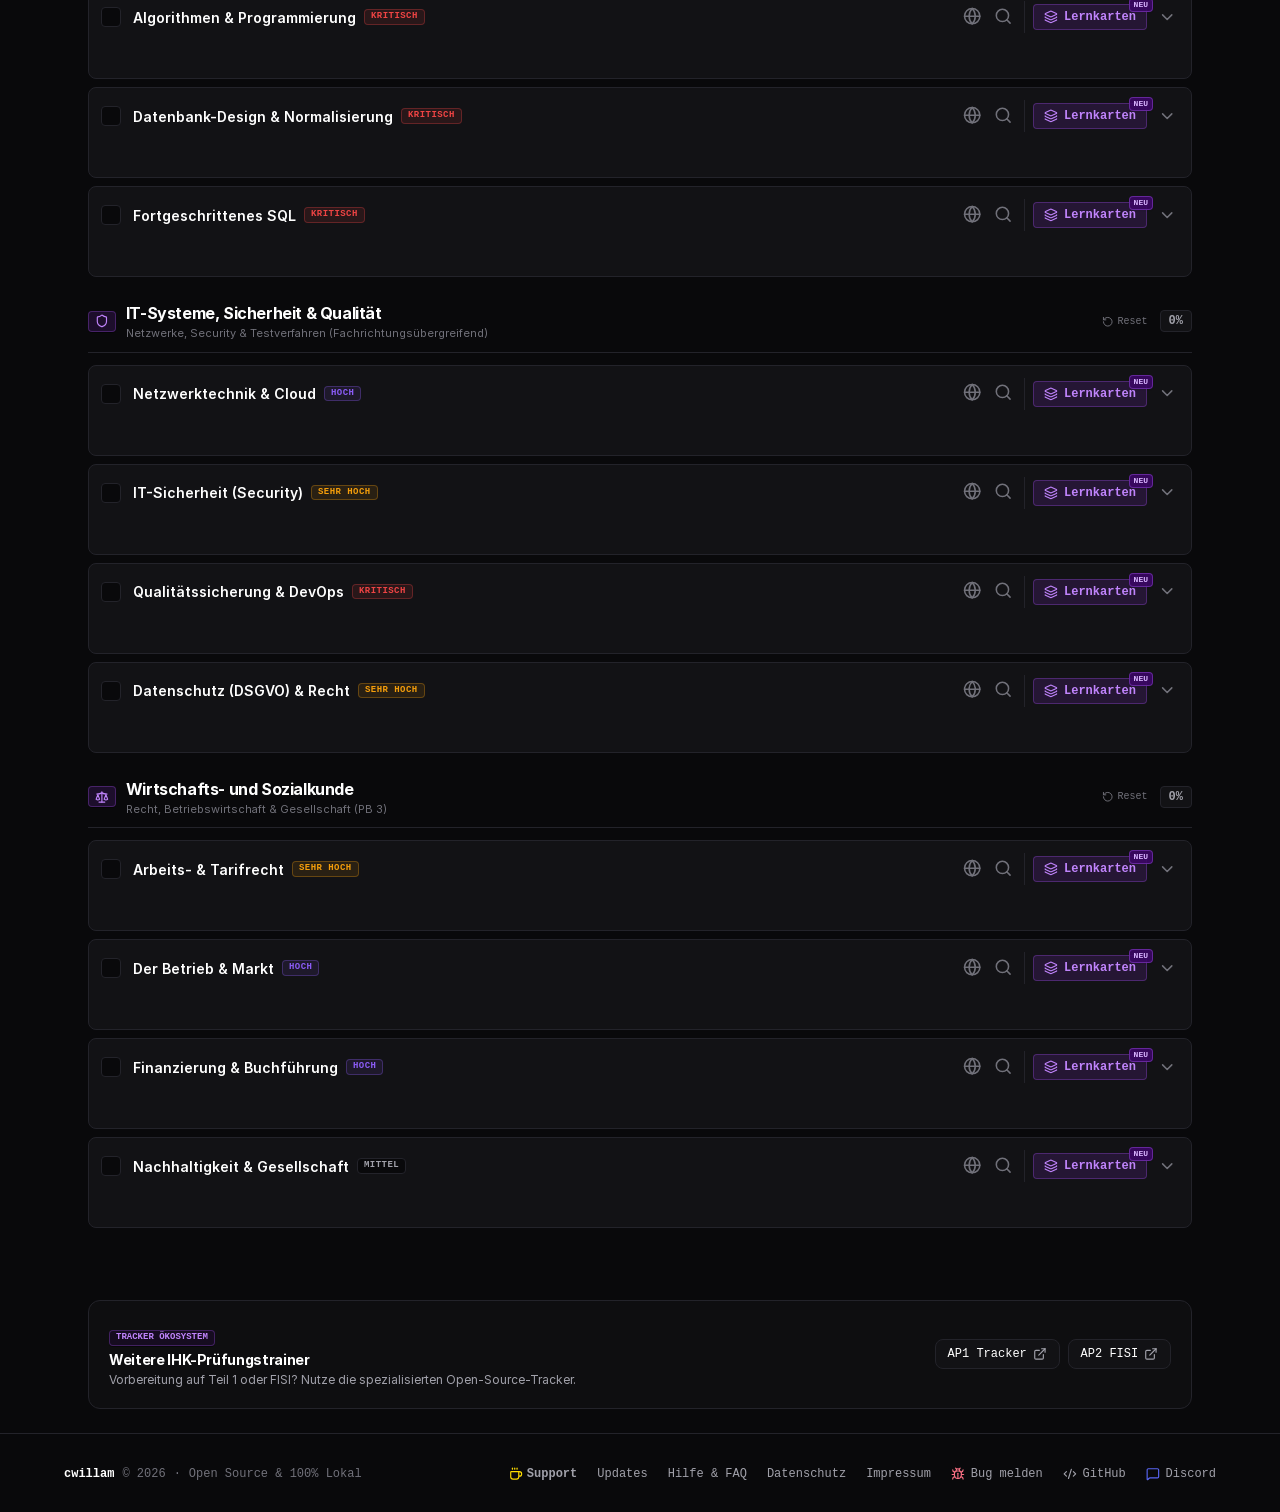
==== commit 4c8a2b4b: "fix(version): update visible tracker versions and sw cache query strings to v3.1.5" ====
--- a/index.html
+++ b/index.html
@@ -59,7 +59,7 @@
     />
 
     <!-- Tailwind 3 Engine (Local, Zero-CDN) -->
-    <script src="assets/js/tailwind.js?v=3.0.0"></script>
+    <script src="assets/js/tailwind.js?v=3.1.5"></script>
     <script>
       tailwind.config = {
         darkMode: "class",
@@ -112,7 +112,7 @@
     </script>
 
     <!-- Custom High-Craft CSS Tokens & Keycaps -->
-    <link href="assets/css/style.css?v=3.0.0" rel="stylesheet" />
+    <link href="assets/css/style.css?v=3.1.5" rel="stylesheet" />
   </head>
 
   <body class="flex flex-col min-h-screen bg-dark-bg text-dark-text antialiased selection:bg-purple-600 selection:text-white">
@@ -145,7 +145,7 @@
             <div class="flex items-center gap-1.5"><span class="font-bold text-base tracking-tight text-white group-hover:text-purple-400 transition-colors">Tracker</span><span class="text-[9px] font-mono font-bold bg-purple-950/60 border border-purple-500/40 text-purple-400 px-1.5 py-0.5 rounded">FIAE</span></div>
           </a>
           <span class="hidden sm:inline-flex items-center font-mono text-[10px] text-dark-dim border border-dark-border rounded px-2 py-0.5 uppercase tracking-wider">
-            v3.0.0 · Offline
+            v3.1.5 · Offline
           </span>
         </div>
 
@@ -276,7 +276,7 @@
           </div>
           <div class="flex items-center justify-between">
             <span>Version:</span>
-            <span>v3.0.0</span>
+            <span>v3.1.5</span>
           </div>
         </div>
       </div>
@@ -1394,10 +1394,10 @@
     <!-- ============================================================
          14. JAVASCRIPT BUNDLES & ENGINE
          ============================================================ -->
-    <script src="assets/js/confetti.js?v=3.0.0"></script>
-    <script src="assets/js/data.js?v=3.0.1"></script>
-    <script src="assets/js/questions.js?v=3.0.2"></script>
-    <script src="assets/js/lucide.min.js?v=3.0.0"></script>
+    <script src="assets/js/confetti.js?v=3.1.5"></script>
+    <script src="assets/js/data.js?v=3.1.5"></script>
+    <script src="assets/js/questions.js?v=3.1.5"></script>
+    <script src="assets/js/lucide.min.js?v=3.1.5"></script>
     <script>
       // Lucide SVGs initialisieren
       if (window.lucide) lucide.createIcons();
@@ -1419,13 +1419,13 @@
         if (e.key === "Escape") closeSupportModal();
       });
     </script>
-    <script src="assets/js/app.js?v=3.1.3"></script>
+    <script src="assets/js/app.js?v=3.1.5"></script>
 
     <!-- PWA Service Worker -->
     <script>
       if ("serviceWorker" in navigator) {
         window.addEventListener("load", () => {
-          navigator.serviceWorker.register("sw.js?v=3.0.0").catch(() => {});
+          navigator.serviceWorker.register("sw.js?v=3.1.5").catch(() => {});
         });
       }
 
